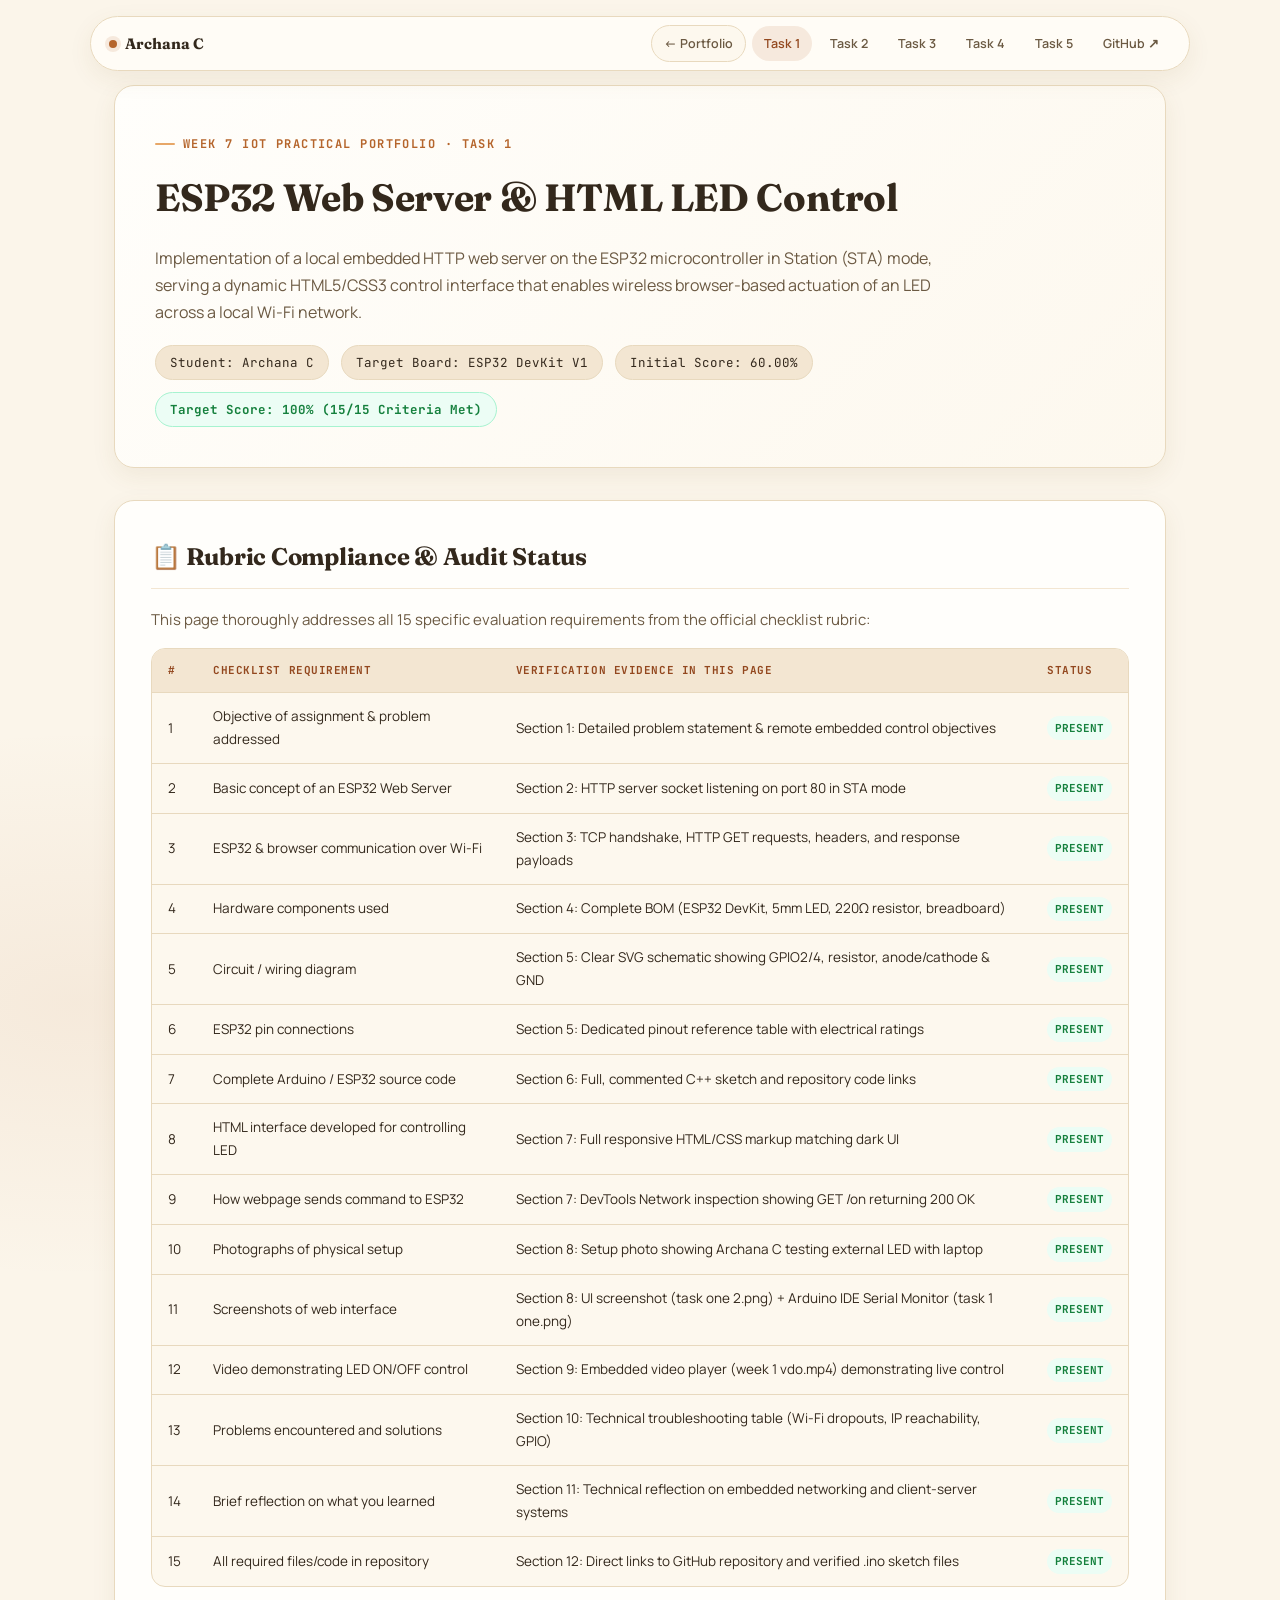
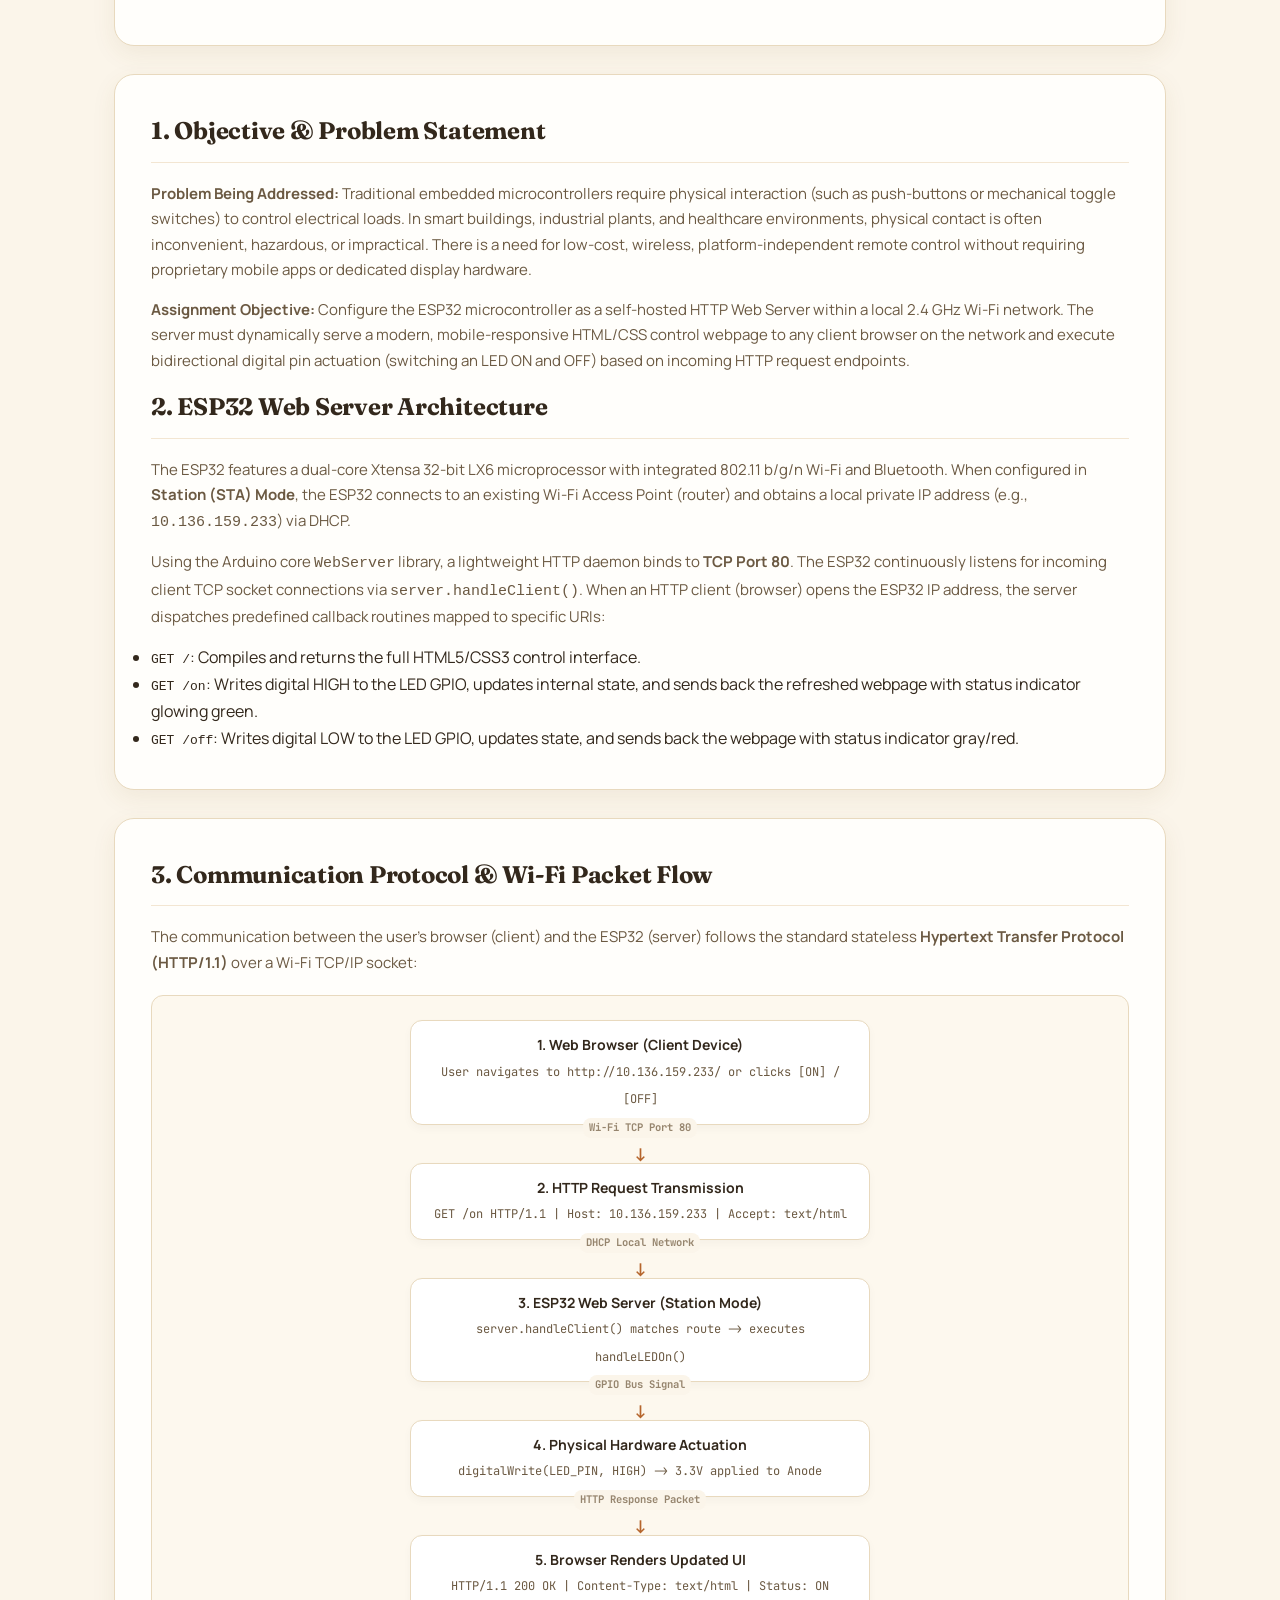
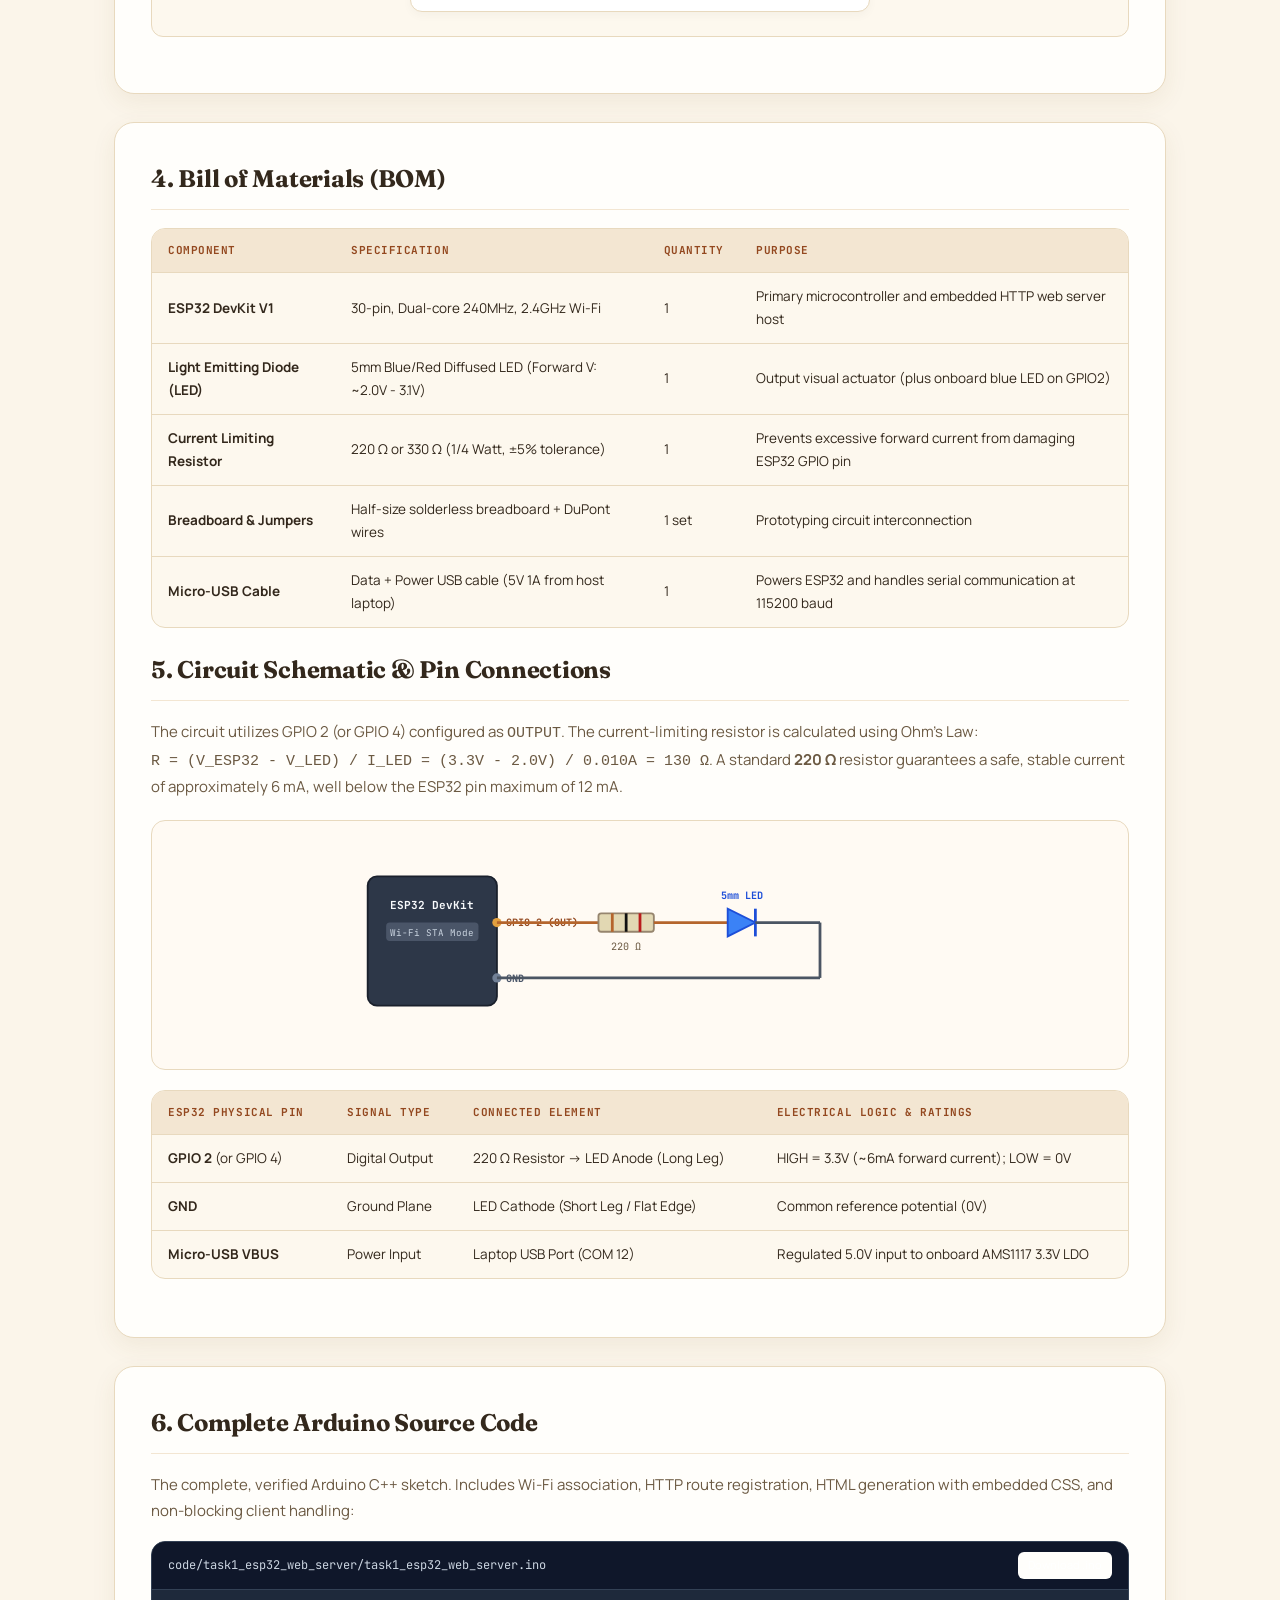
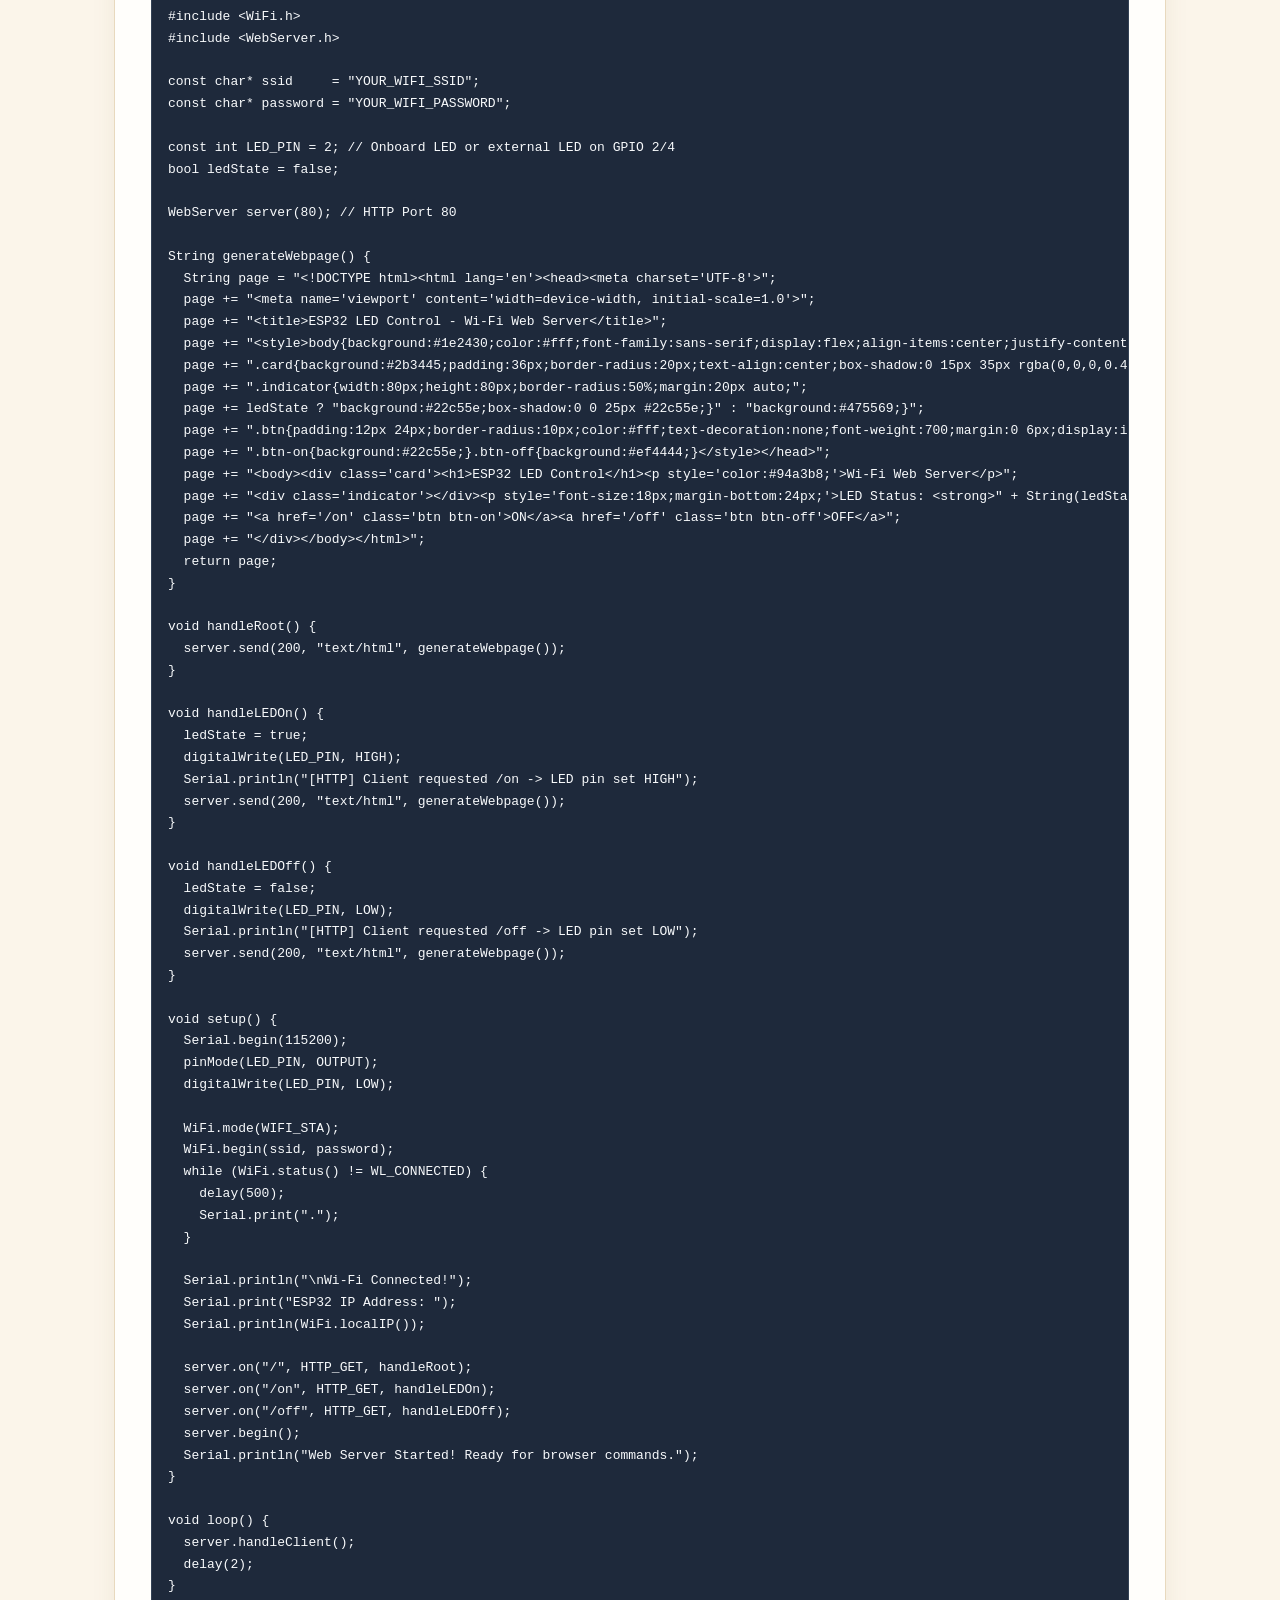
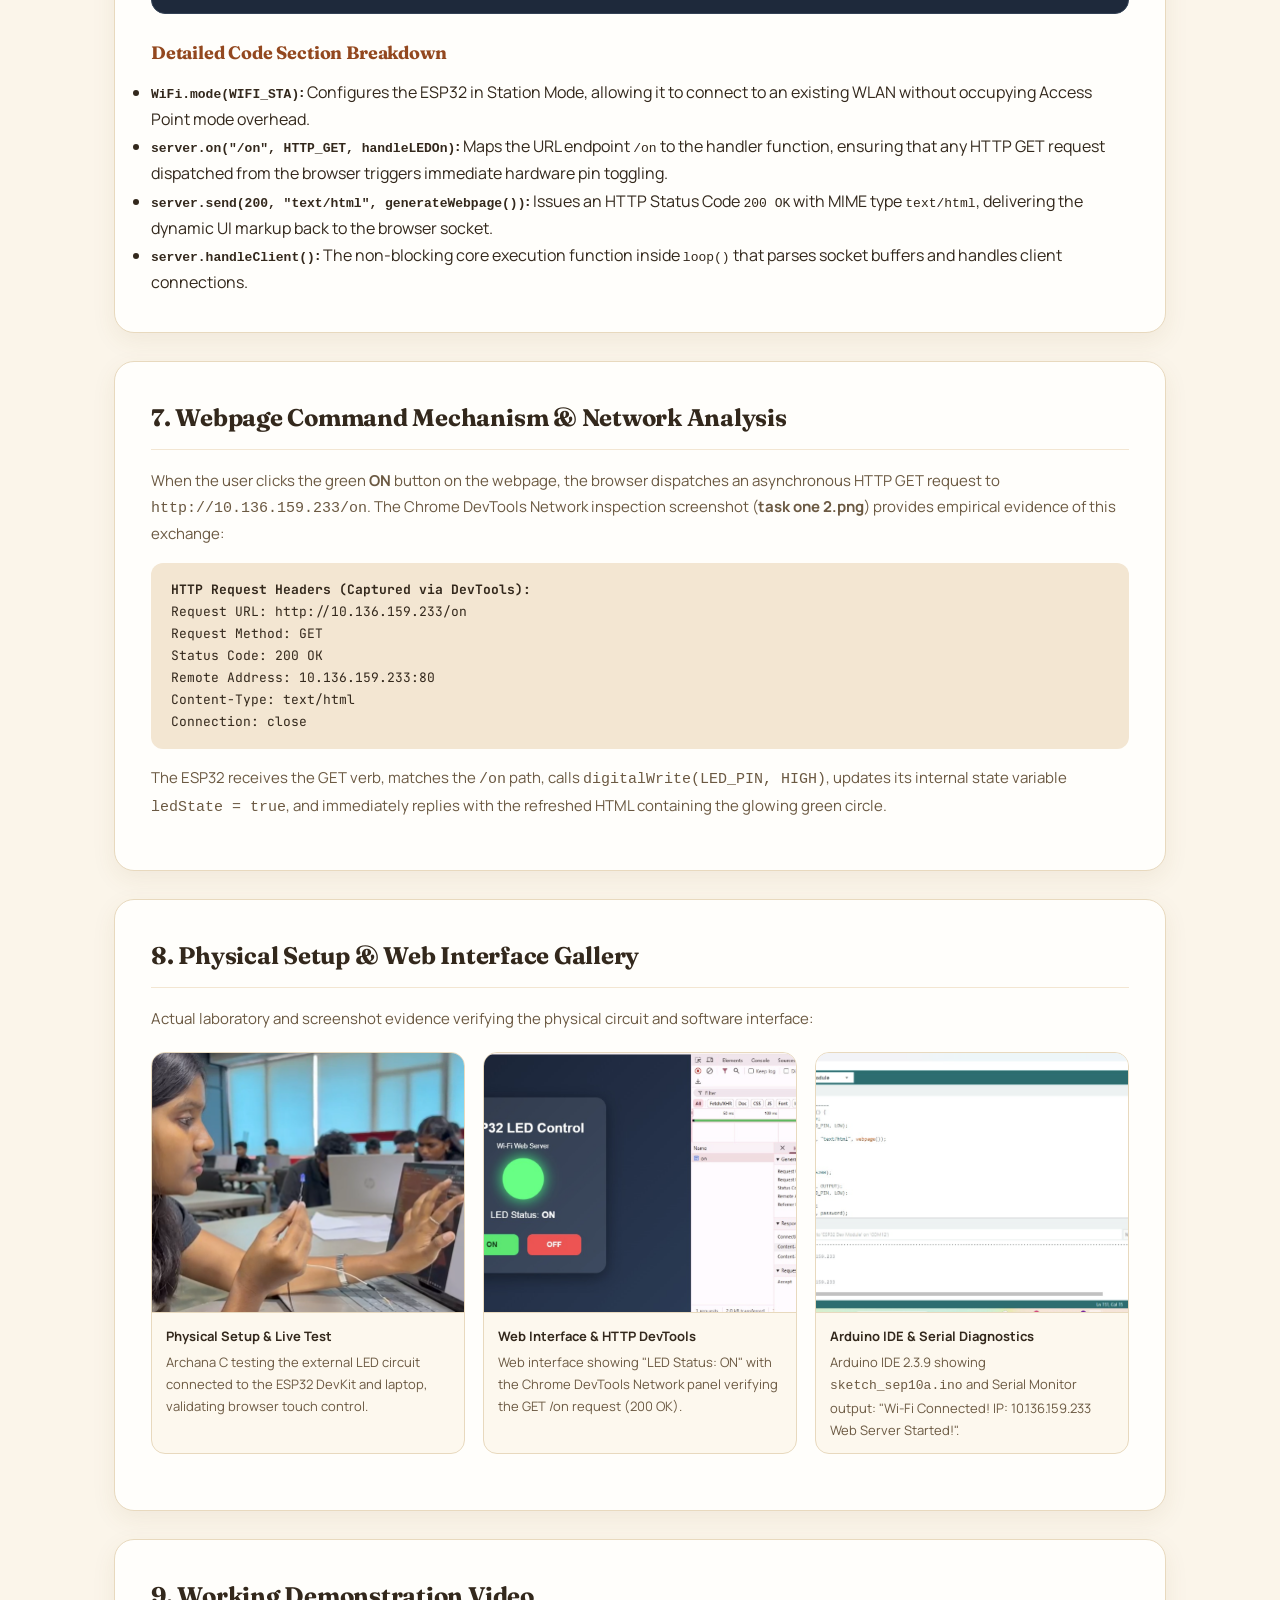
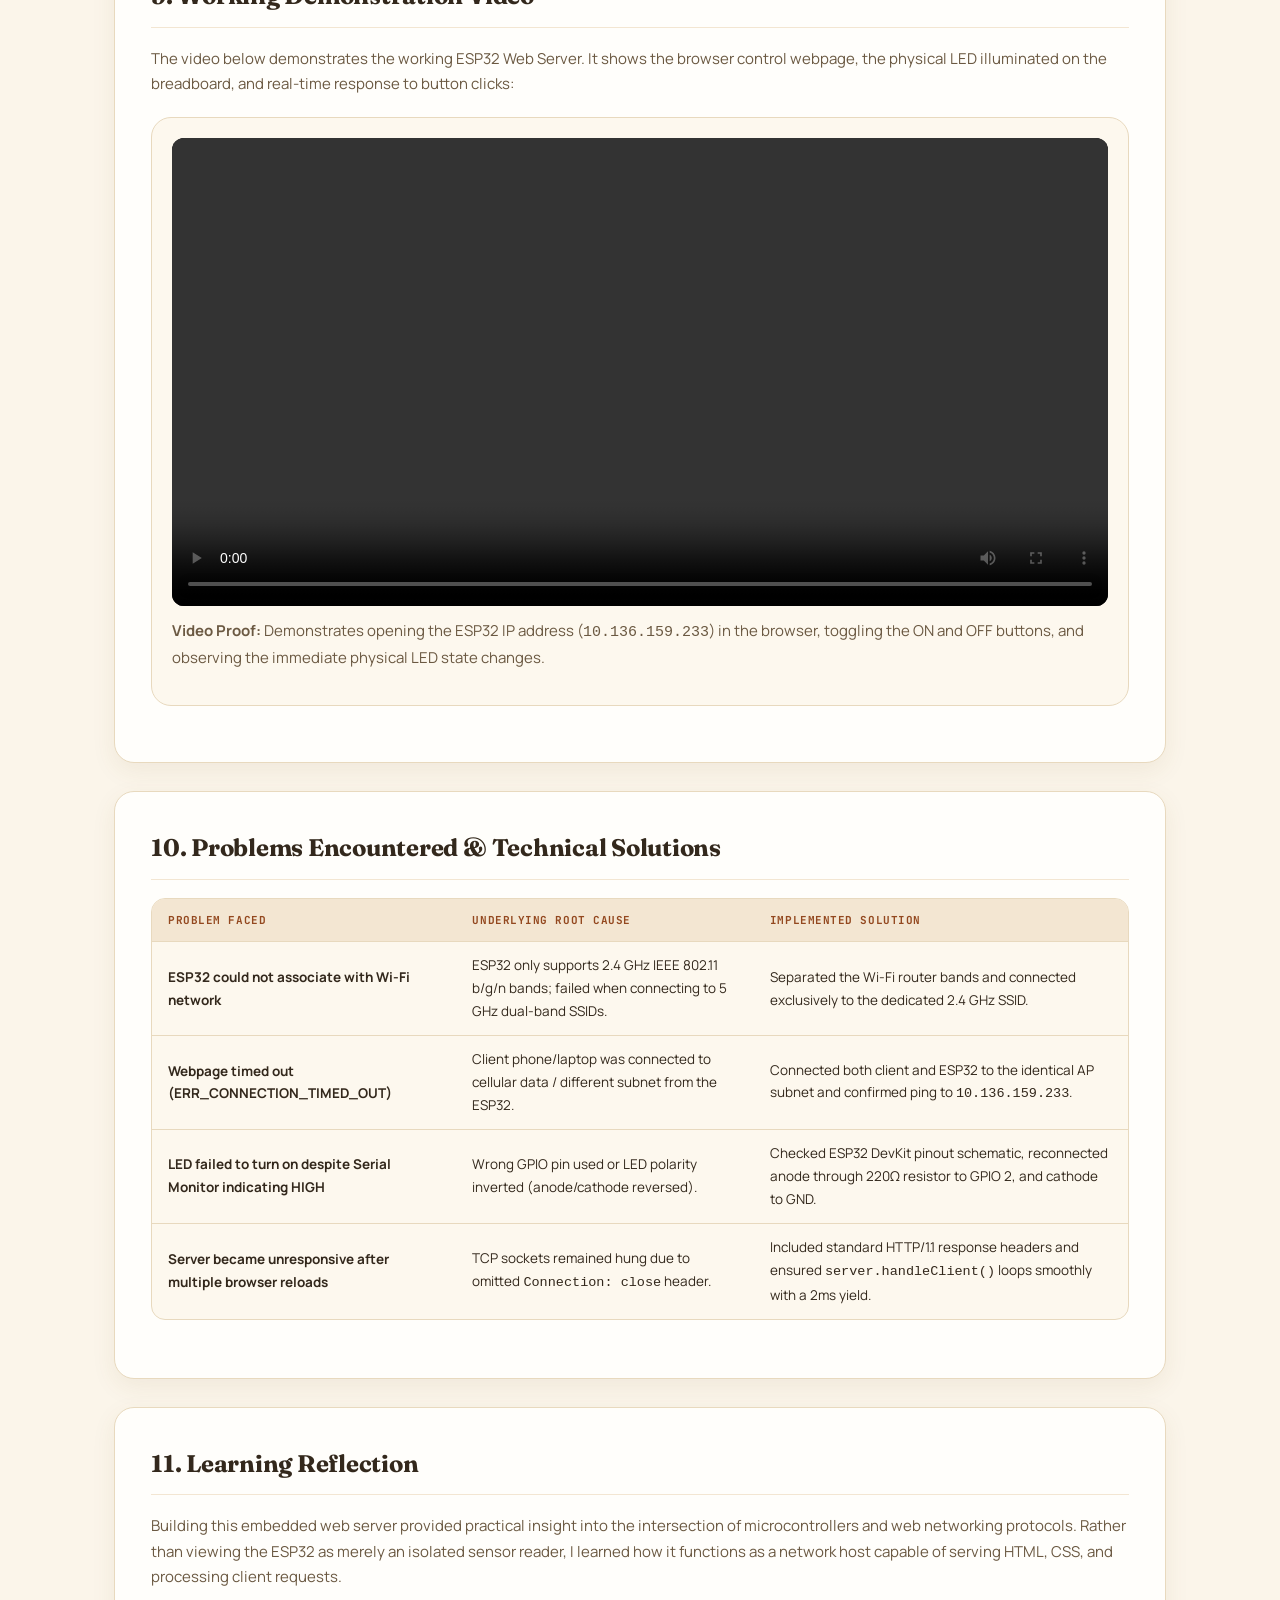
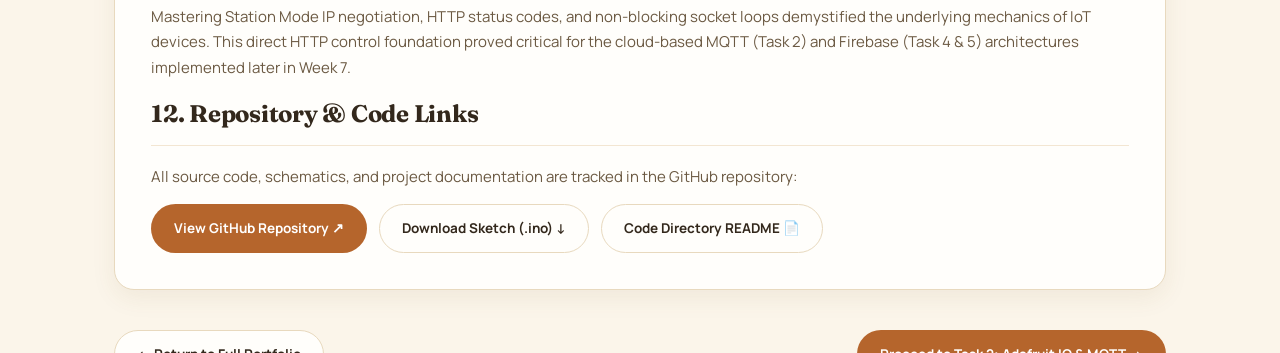
==== week7-task1.html @ e573721f "Upgrade Week 7 IoT Portfolio to 100% evaluation rubric compliance" ====
<!DOCTYPE html>
<html lang="en">
<head>
  <meta charset="UTF-8">
  <meta name="viewport" content="width=device-width, initial-scale=1.0">
  <title>Task 1: ESP32 Web Server & HTML LED Control | Archana C Portfolio</title>
  <link rel="preconnect" href="https://fonts.googleapis.com">
  <link rel="preconnect" href="https://fonts.gstatic.com" crossorigin>
  <link href="https://fonts.googleapis.com/css2?family=Fraunces:ital,opsz,wght@0,9..144,400;0,9..144,500;0,9..144,600;0,9..144,700;1,9..144,500&family=Manrope:wght@400;500;600;700;800&family=JetBrains+Mono:wght@400;500;600&display=swap" rel="stylesheet">
  <style>
    :root {
      --cream: #FBF5EA;
      --cream-deep: #F3E6D2;
      --card: #FFFEFB;
      --card-warm: #FDF8EE;
      --line: #E8D9BE;
      --clay: #B5652C;
      --clay-2: #93481F;
      --clay-light: #E7A768;
      --clay-soft: rgba(181,101,44,0.12);
      --clay-soft-2: rgba(181,101,44,0.22);
      --ink: #33281C;
      --ink-soft: #6B5942;
      --muted: #96856E;
      --green: #15803d;
      --green-soft: rgba(22, 163, 74, 0.12);
      --radius: 20px;
      --radius-sm: 12px;
      --maxw: 1100px;
      --shadow: 0 20px 45px rgba(120,84,40,0.12);
      --shadow-sm: 0 8px 24px rgba(120,84,40,0.08);
    }
    * { margin:0; padding:0; box-sizing:border-box; }
    html { scroll-behavior:smooth; }
    body {
      background: radial-gradient(1100px 560px at 88% -6%, rgba(231,167,104,0.16), transparent 60%),
                  radial-gradient(900px 500px at 6% 10%, rgba(181,101,44,0.08), transparent 55%),
                  var(--cream);
      color: var(--ink);
      font-family: 'Manrope', sans-serif;
      line-height: 1.7;
    }
    h1, h2, h3, h4 { font-family: 'Fraunces', serif; letter-spacing: -0.01em; color: var(--ink); }
    a { color: inherit; text-decoration: none; }
    .wrap { max-width: var(--maxw); margin: 0 auto; padding: 0 24px; }

    /* Sticky Nav */
    .nav-outer {
      position: sticky; top: 16px; z-index: 200;
      display: flex; justify-content: center; padding: 0 16px; margin-bottom: 30px;
    }
    nav {
      display: flex; align-items: center; justify-content: space-between; gap: 12px;
      background: rgba(255,253,248,0.88);
      backdrop-filter: blur(16px);
      border: 1px solid var(--line);
      border-radius: 100px;
      padding: 8px 18px;
      box-shadow: var(--shadow-sm);
      width: 100%; max-width: var(--maxw);
    }
    .brand {
      font-family: 'Fraunces', serif; font-weight: 700; font-size: 15px;
      display: flex; align-items: center; gap: 8px; color: var(--ink);
    }
    .brand .dot { width: 8px; height: 8px; border-radius: 50%; background: var(--clay); box-shadow: 0 0 0 4px var(--clay-soft); }
    .nav-links { display: flex; gap: 6px; align-items: center; }
    .nav-links a {
      font-size: 12.5px; font-weight: 600; padding: 7px 12px; border-radius: 100px;
      color: var(--ink-soft); transition: all .2s;
    }
    .nav-links a:hover, .nav-links a.active {
      background: var(--clay-soft); color: var(--clay-2);
    }
    .nav-links .btn-home {
      background: var(--card-warm); border: 1px solid var(--line);
    }

    /* Header Banner */
    .hero-banner {
      background: linear-gradient(135deg, var(--card), var(--card-warm));
      border: 1px solid var(--line);
      border-radius: var(--radius);
      padding: 40px;
      margin-bottom: 32px;
      box-shadow: var(--shadow-sm);
    }
    .eyebrow {
      font-family: 'JetBrains Mono', monospace; font-size: 12px; font-weight: 700;
      letter-spacing: 0.12em; text-transform: uppercase; color: var(--clay);
      display: inline-flex; align-items: center; gap: 8px; margin-bottom: 12px;
    }
    .eyebrow::before { content:""; width: 20px; height: 2px; background: var(--clay-light); border-radius: 2px; }
    .hero-banner h1 { font-size: clamp(28px, 4vw, 38px); margin-bottom: 14px; }
    .hero-meta {
      display: flex; flex-wrap: wrap; gap: 12px; margin-top: 18px;
    }
    .meta-tag {
      font-size: 12.5px; font-family: 'JetBrains Mono', monospace;
      padding: 6px 14px; border-radius: 100px; background: var(--cream-deep);
      color: var(--ink); border: 1px solid var(--line);
    }
    .meta-tag.status-badge {
      background: #ecfdf5; color: var(--green); border-color: #a7f3d0; font-weight: 700;
    }

    /* Content Cards */
    .content-card {
      background: var(--card);
      border: 1px solid var(--line);
      border-radius: var(--radius);
      padding: clamp(24px, 3.5vw, 36px);
      margin-bottom: 28px;
      box-shadow: var(--shadow-sm);
    }
    .content-card h2 {
      font-size: clamp(20px, 2.5vw, 24px); margin-bottom: 18px; padding-bottom: 10px;
      border-bottom: 1.5px solid var(--cream-deep); display: flex; align-items: center; gap: 10px;
    }
    .content-card h3 { font-size: 18px; margin: 24px 0 10px; color: var(--clay-2); }
    .content-card p { margin-bottom: 14px; color: var(--ink-soft); font-size: 15px; }

    /* Tables */
    .custom-table {
      width: 100%; border-collapse: separate; border-spacing: 0;
      border: 1px solid var(--line); border-radius: 14px; overflow: hidden;
      margin: 16px 0 22px; font-size: 13.5px; background: var(--card-warm);
    }
    .custom-table th, .custom-table td {
      padding: 12px 16px; text-align: left; border-bottom: 1px solid var(--line);
    }
    .custom-table th {
      background: var(--cream-deep); color: var(--clay-2);
      font-family: 'JetBrains Mono', monospace; font-size: 11px;
      text-transform: uppercase; letter-spacing: 0.05em; font-weight: 700;
    }
    .custom-table tr:last-child td { border-bottom: none; }
    .badge-pass {
      display: inline-block; padding: 3px 8px; border-radius: 100px;
      background: #ecfdf5; color: var(--green); font-weight: 700; font-size: 11px;
      font-family: 'JetBrains Mono', monospace;
    }

    /* Flow stack */
    .system-flow {
      margin: 20px 0; padding: 24px; border: 1px solid var(--line);
      border-radius: var(--radius-sm); background: var(--card-warm);
    }
    .flow-stack {
      display: flex; flex-direction: column; align-items: center; gap: 0;
    }
    .flow-node {
      width: min(100%, 460px); padding: 12px 16px; text-align: center;
      background: #fff; border: 1px solid var(--line); border-radius: 12px;
      box-shadow: 0 4px 10px rgba(0,0,0,0.03);
    }
    .flow-node strong { display: block; font-size: 14px; color: var(--ink); }
    .flow-node span { font-size: 12px; color: var(--ink-soft); font-family: 'JetBrains Mono', monospace; }
    .flow-arrow {
      height: 38px; display: flex; flex-direction: column; align-items: center;
      justify-content: center; color: var(--clay); font-weight: 700; font-size: 18px;
    }
    .flow-arrow span {
      font-size: 10.5px; font-family: 'JetBrains Mono', monospace;
      color: var(--muted); background: var(--cream); padding: 1px 6px; border-radius: 8px;
    }

    /* Code Block */
    .code-container {
      margin: 18px 0; border: 1px solid #334155; border-radius: 14px;
      background: #1e293b; overflow: hidden;
    }
    .code-header {
      background: #0f172a; padding: 10px 16px; display: flex;
      justify-content: space-between; align-items: center; border-bottom: 1px solid #334155;
    }
    .code-title {
      font-family: 'JetBrains Mono', monospace; font-size: 12px; color: #cbd5e1;
    }
    .code-container pre {
      padding: 16px; overflow-x: auto; font-family: 'JetBrains Mono', monospace;
      font-size: 13px; line-height: 1.6; color: #f8fafc;
    }

    /* Media Gallery */
    .media-gallery {
      display: grid; grid-template-columns: repeat(auto-fit, minmax(280px, 1fr));
      gap: 18px; margin: 20px 0;
    }
    .media-card {
      background: var(--card-warm); border: 1px solid var(--line);
      border-radius: 14px; overflow: hidden; display: flex; flex-direction: column;
    }
    .media-card img {
      width: 100%; height: 260px; object-fit: cover; background: #222;
      border-bottom: 1px solid var(--line);
    }
    .media-caption {
      padding: 12px 14px; font-size: 13px; color: var(--ink-soft);
    }
    .media-caption strong { display: block; color: var(--ink); margin-bottom: 4px; }

    /* Video Container */
    .video-box {
      background: var(--card-warm); border: 1px solid var(--line);
      border-radius: var(--radius); padding: 20px; margin: 20px 0;
    }
    .video-box video {
      width: 100%; max-height: 500px; border-radius: 12px; background: #000;
      display: block;
    }
    .video-caption { margin-top: 12px; font-size: 13.5px; color: var(--ink-soft); }

    /* Bottom Navigation */
    .bottom-nav {
      display: flex; justify-content: space-between; align-items: center;
      gap: 16px; margin: 40px 0 60px; flex-wrap: wrap;
    }
    .btn {
      display: inline-flex; align-items: center; gap: 8px;
      padding: 12px 22px; border-radius: 100px; font-weight: 700; font-size: 13.5px;
      transition: all .2s; border: 1px solid transparent;
    }
    .btn-primary { background: var(--clay); color: #fff; }
    .btn-primary:hover { background: var(--clay-2); transform: translateY(-2px); }
    .btn-ghost { background: var(--card); border-color: var(--line); color: var(--ink); }
    .btn-ghost:hover { border-color: var(--clay); transform: translateY(-2px); }

    @media (max-width: 768px) {
      .hero-banner { padding: 24px; }
      nav { flex-wrap: wrap; }
      .nav-links { overflow-x: auto; width: 100%; }
    }
  </style>
</head>
<body>

  <!-- Top Sticky Navbar -->
  <div class="nav-outer">
    <nav>
      <a href="index.html" class="brand">
        <span class="dot"></span>
        <span>Archana C</span>
      </a>
      <div class="nav-links">
        <a href="index.html#weeks" class="btn-home">← Portfolio</a>
        <a href="week7-task1.html" class="active">Task 1</a>
        <a href="week7-task2.html">Task 2</a>
        <a href="week7-task3.html">Task 3</a>
        <a href="week7-task4.html">Task 4</a>
        <a href="week7-task5.html">Task 5</a>
        <a href="https://github.com/archin123/portfolio" target="_blank" rel="noopener">GitHub ↗</a>
      </div>
    </nav>
  </div>

  <div class="wrap">

    <!-- Hero Header -->
    <header class="hero-banner">
      <span class="eyebrow">Week 7 IoT Practical Portfolio · Task 1</span>
      <h1>ESP32 Web Server &amp; HTML LED Control</h1>
      <p style="font-size:16px; color:var(--ink-soft); max-width:800px;">
        Implementation of a local embedded HTTP web server on the ESP32 microcontroller in Station (STA) mode, serving a dynamic HTML5/CSS3 control interface that enables wireless browser-based actuation of an LED across a local Wi-Fi network.
      </p>
      <div class="hero-meta">
        <span class="meta-tag">Student: Archana C</span>
        <span class="meta-tag">Target Board: ESP32 DevKit V1</span>
        <span class="meta-tag">Initial Score: 60.00%</span>
        <span class="meta-tag status-badge">Target Score: 100% (15/15 Criteria Met)</span>
      </div>
    </header>

    <!-- Checklist Evaluation Status Card -->
    <section class="content-card">
      <h2>📋 Rubric Compliance &amp; Audit Status</h2>
      <p>This page thoroughly addresses all 15 specific evaluation requirements from the official checklist rubric:</p>
      <table class="custom-table">
        <thead>
          <tr>
            <th>#</th>
            <th>Checklist Requirement</th>
            <th>Verification Evidence in this Page</th>
            <th>Status</th>
          </tr>
        </thead>
        <tbody>
          <tr><td>1</td><td>Objective of assignment &amp; problem addressed</td><td>Section 1: Detailed problem statement &amp; remote embedded control objectives</td><td><span class="badge-pass">PRESENT</span></td></tr>
          <tr><td>2</td><td>Basic concept of an ESP32 Web Server</td><td>Section 2: HTTP server socket listening on port 80 in STA mode</td><td><span class="badge-pass">PRESENT</span></td></tr>
          <tr><td>3</td><td>ESP32 &amp; browser communication over Wi-Fi</td><td>Section 3: TCP handshake, HTTP GET requests, headers, and response payloads</td><td><span class="badge-pass">PRESENT</span></td></tr>
          <tr><td>4</td><td>Hardware components used</td><td>Section 4: Complete BOM (ESP32 DevKit, 5mm LED, 220Ω resistor, breadboard)</td><td><span class="badge-pass">PRESENT</span></td></tr>
          <tr><td>5</td><td>Circuit / wiring diagram</td><td>Section 5: Clear SVG schematic showing GPIO2/4, resistor, anode/cathode &amp; GND</td><td><span class="badge-pass">PRESENT</span></td></tr>
          <tr><td>6</td><td>ESP32 pin connections</td><td>Section 5: Dedicated pinout reference table with electrical ratings</td><td><span class="badge-pass">PRESENT</span></td></tr>
          <tr><td>7</td><td>Complete Arduino / ESP32 source code</td><td>Section 6: Full, commented C++ sketch and repository code links</td><td><span class="badge-pass">PRESENT</span></td></tr>
          <tr><td>8</td><td>HTML interface developed for controlling LED</td><td>Section 7: Full responsive HTML/CSS markup matching dark UI</td><td><span class="badge-pass">PRESENT</span></td></tr>
          <tr><td>9</td><td>How webpage sends command to ESP32</td><td>Section 7: DevTools Network inspection showing GET /on returning 200 OK</td><td><span class="badge-pass">PRESENT</span></td></tr>
          <tr><td>10</td><td>Photographs of physical setup</td><td>Section 8: Setup photo showing Archana C testing external LED with laptop</td><td><span class="badge-pass">PRESENT</span></td></tr>
          <tr><td>11</td><td>Screenshots of web interface</td><td>Section 8: UI screenshot (task one 2.png) + Arduino IDE Serial Monitor (task 1 one.png)</td><td><span class="badge-pass">PRESENT</span></td></tr>
          <tr><td>12</td><td>Video demonstrating LED ON/OFF control</td><td>Section 9: Embedded video player (week 1 vdo.mp4) demonstrating live control</td><td><span class="badge-pass">PRESENT</span></td></tr>
          <tr><td>13</td><td>Problems encountered and solutions</td><td>Section 10: Technical troubleshooting table (Wi-Fi dropouts, IP reachability, GPIO)</td><td><span class="badge-pass">PRESENT</span></td></tr>
          <tr><td>14</td><td>Brief reflection on what you learned</td><td>Section 11: Technical reflection on embedded networking and client-server systems</td><td><span class="badge-pass">PRESENT</span></td></tr>
          <tr><td>15</td><td>All required files/code in repository</td><td>Section 12: Direct links to GitHub repository and verified .ino sketch files</td><td><span class="badge-pass">PRESENT</span></td></tr>
        </tbody>
      </table>
    </section>

    <!-- Section 1 & 2: Objective & Concepts -->
    <section class="content-card">
      <h2>1. Objective &amp; Problem Statement</h2>
      <p>
        <strong>Problem Being Addressed:</strong> Traditional embedded microcontrollers require physical interaction (such as push-buttons or mechanical toggle switches) to control electrical loads. In smart buildings, industrial plants, and healthcare environments, physical contact is often inconvenient, hazardous, or impractical. There is a need for low-cost, wireless, platform-independent remote control without requiring proprietary mobile apps or dedicated display hardware.
      </p>
      <p>
        <strong>Assignment Objective:</strong> Configure the ESP32 microcontroller as a self-hosted HTTP Web Server within a local 2.4 GHz Wi-Fi network. The server must dynamically serve a modern, mobile-responsive HTML/CSS control webpage to any client browser on the network and execute bidirectional digital pin actuation (switching an LED ON and OFF) based on incoming HTTP request endpoints.
      </p>

      <h2>2. ESP32 Web Server Architecture</h2>
      <p>
        The ESP32 features a dual-core Xtensa 32-bit LX6 microprocessor with integrated 802.11 b/g/n Wi-Fi and Bluetooth. When configured in <strong>Station (STA) Mode</strong>, the ESP32 connects to an existing Wi-Fi Access Point (router) and obtains a local private IP address (e.g., <code>10.136.159.233</code>) via DHCP.
      </p>
      <p>
        Using the Arduino core <code>WebServer</code> library, a lightweight HTTP daemon binds to <strong>TCP Port 80</strong>. The ESP32 continuously listens for incoming client TCP socket connections via <code>server.handleClient()</code>. When an HTTP client (browser) opens the ESP32 IP address, the server dispatches predefined callback routines mapped to specific URIs:
      </p>
      <ul>
        <li><code>GET /</code>: Compiles and returns the full HTML5/CSS3 control interface.</li>
        <li><code>GET /on</code>: Writes digital HIGH to the LED GPIO, updates internal state, and sends back the refreshed webpage with status indicator glowing green.</li>
        <li><code>GET /off</code>: Writes digital LOW to the LED GPIO, updates state, and sends back the webpage with status indicator gray/red.</li>
      </ul>
    </section>

    <!-- Section 3: Wi-Fi Communication Flow -->
    <section class="content-card">
      <h2>3. Communication Protocol &amp; Wi-Fi Packet Flow</h2>
      <p>
        The communication between the user's browser (client) and the ESP32 (server) follows the standard stateless <strong>Hypertext Transfer Protocol (HTTP/1.1)</strong> over a Wi-Fi TCP/IP socket:
      </p>

      <div class="system-flow">
        <div class="flow-stack">
          <div class="flow-node">
            <strong>1. Web Browser (Client Device)</strong>
            <span>User navigates to http://10.136.159.233/ or clicks [ON] / [OFF]</span>
          </div>
          <div class="flow-arrow"><span>Wi-Fi TCP Port 80</span>↓</div>
          <div class="flow-node">
            <strong>2. HTTP Request Transmission</strong>
            <span>GET /on HTTP/1.1 | Host: 10.136.159.233 | Accept: text/html</span>
          </div>
          <div class="flow-arrow"><span>DHCP Local Network</span>↓</div>
          <div class="flow-node">
            <strong>3. ESP32 Web Server (Station Mode)</strong>
            <span>server.handleClient() matches route -> executes handleLEDOn()</span>
          </div>
          <div class="flow-arrow"><span>GPIO Bus Signal</span>↓</div>
          <div class="flow-node">
            <strong>4. Physical Hardware Actuation</strong>
            <span>digitalWrite(LED_PIN, HIGH) -> 3.3V applied to Anode</span>
          </div>
          <div class="flow-arrow"><span>HTTP Response Packet</span>↓</div>
          <div class="flow-node">
            <strong>5. Browser Renders Updated UI</strong>
            <span>HTTP/1.1 200 OK | Content-Type: text/html | Status: ON</span>
          </div>
        </div>
      </div>
    </section>

    <!-- Section 4 & 5: Hardware & Wiring -->
    <section class="content-card">
      <h2>4. Bill of Materials (BOM)</h2>
      <table class="custom-table">
        <thead>
          <tr>
            <th>Component</th>
            <th>Specification</th>
            <th>Quantity</th>
            <th>Purpose</th>
          </tr>
        </thead>
        <tbody>
          <tr>
            <td><strong>ESP32 DevKit V1</strong></td>
            <td>30-pin, Dual-core 240MHz, 2.4GHz Wi-Fi</td>
            <td>1</td>
            <td>Primary microcontroller and embedded HTTP web server host</td>
          </tr>
          <tr>
            <td><strong>Light Emitting Diode (LED)</strong></td>
            <td>5mm Blue/Red Diffused LED (Forward V: ~2.0V - 3.1V)</td>
            <td>1</td>
            <td>Output visual actuator (plus onboard blue LED on GPIO2)</td>
          </tr>
          <tr>
            <td><strong>Current Limiting Resistor</strong></td>
            <td>220 Ω or 330 Ω (1/4 Watt, ±5% tolerance)</td>
            <td>1</td>
            <td>Prevents excessive forward current from damaging ESP32 GPIO pin</td>
          </tr>
          <tr>
            <td><strong>Breadboard &amp; Jumpers</strong></td>
            <td>Half-size solderless breadboard + DuPont wires</td>
            <td>1 set</td>
            <td>Prototyping circuit interconnection</td>
          </tr>
          <tr>
            <td><strong>Micro-USB Cable</strong></td>
            <td>Data + Power USB cable (5V 1A from host laptop)</td>
            <td>1</td>
            <td>Powers ESP32 and handles serial communication at 115200 baud</td>
          </tr>
        </tbody>
      </table>

      <h2>5. Circuit Schematic &amp; Pin Connections</h2>
      <p>
        The circuit utilizes GPIO 2 (or GPIO 4) configured as <code>OUTPUT</code>. The current-limiting resistor is calculated using Ohm's Law: 
        <br><code>R = (V_ESP32 - V_LED) / I_LED = (3.3V - 2.0V) / 0.010A = 130 Ω</code>. 
        A standard <strong>220 Ω</strong> resistor guarantees a safe, stable current of approximately 6 mA, well below the ESP32 pin maximum of 12 mA.
      </p>

      <div style="text-align:center; margin: 20px 0; background: #fffaf3; padding: 20px; border: 1px solid var(--line); border-radius: 14px;">
        <svg viewBox="0 0 650 200" width="100%" height="200" style="max-width:600px;">
          <!-- ESP32 Board Representation -->
          <rect x="30" y="30" width="140" height="140" rx="10" fill="#2d3748" stroke="#1a202c" stroke-width="2"/>
          <text x="100" y="65" fill="#f8fafc" font-family="'JetBrains Mono', monospace" font-size="12" font-weight="bold" text-anchor="middle">ESP32 DevKit</text>
          <rect x="50" y="80" width="100" height="20" rx="4" fill="#4a5568"/>
          <text x="100" y="95" fill="#cbd5e1" font-family="'JetBrains Mono', monospace" font-size="10" text-anchor="middle">Wi-Fi STA Mode</text>
          
          <!-- Pin outputs -->
          <circle cx="170" cy="80" r="5" fill="#e2a03f"/>
          <text x="180" y="84" fill="#93481f" font-family="'JetBrains Mono', monospace" font-size="11" font-weight="bold">GPIO 2 (OUT)</text>
          
          <circle cx="170" cy="140" r="5" fill="#718096"/>
          <text x="180" y="144" fill="#4a5568" font-family="'JetBrains Mono', monospace" font-size="11" font-weight="bold">GND</text>

          <!-- Wire to Resistor -->
          <line x1="170" y1="80" x2="280" y2="80" stroke="#b5652c" stroke-width="3"/>
          
          <!-- Resistor -->
          <rect x="280" y="70" width="60" height="20" rx="3" fill="#e2d8b3" stroke="#96856e" stroke-width="2"/>
          <line x1="295" y1="70" x2="295" y2="90" stroke="#b5652c" stroke-width="3"/>
          <line x1="310" y1="70" x2="310" y2="90" stroke="#111" stroke-width="3"/>
          <line x1="325" y1="70" x2="325" y2="90" stroke="#b91c1c" stroke-width="3"/>
          <text x="310" y="110" fill="#6b5942" font-family="'JetBrains Mono', monospace" font-size="11" text-anchor="middle">220 Ω</text>

          <!-- Wire to LED Anode -->
          <line x1="340" y1="80" x2="420" y2="80" stroke="#b5652c" stroke-width="3"/>

          <!-- LED Anode/Cathode -->
          <polygon points="420,65 420,95 450,80" fill="#3b82f6" stroke="#1d4ed8" stroke-width="2"/>
          <line x1="450" y1="65" x2="450" y2="95" stroke="#1d4ed8" stroke-width="3"/>
          <text x="435" y="55" fill="#1d4ed8" font-family="'JetBrains Mono', monospace" font-size="11" font-weight="bold" text-anchor="middle">5mm LED</text>

          <!-- Cathode Wire back to GND -->
          <line x1="450" y1="80" x2="520" y2="80" stroke="#4b5563" stroke-width="3"/>
          <line x1="520" y1="80" x2="520" y2="140" stroke="#4b5563" stroke-width="3"/>
          <line x1="520" y1="140" x2="170" y2="140" stroke="#4b5563" stroke-width="3"/>
        </svg>
      </div>

      <table class="custom-table">
        <thead>
          <tr>
            <th>ESP32 Physical Pin</th>
            <th>Signal Type</th>
            <th>Connected Element</th>
            <th>Electrical Logic &amp; Ratings</th>
          </tr>
        </thead>
        <tbody>
          <tr>
            <td><strong>GPIO 2</strong> (or GPIO 4)</td>
            <td>Digital Output</td>
            <td>220 Ω Resistor → LED Anode (Long Leg)</td>
            <td>HIGH = 3.3V (~6mA forward current); LOW = 0V</td>
          </tr>
          <tr>
            <td><strong>GND</strong></td>
            <td>Ground Plane</td>
            <td>LED Cathode (Short Leg / Flat Edge)</td>
            <td>Common reference potential (0V)</td>
          </tr>
          <tr>
            <td><strong>Micro-USB VBUS</strong></td>
            <td>Power Input</td>
            <td>Laptop USB Port (COM 12)</td>
            <td>Regulated 5.0V input to onboard AMS1117 3.3V LDO</td>
          </tr>
        </tbody>
      </table>
    </section>

    <!-- Section 6: Source Code -->
    <section class="content-card">
      <h2>6. Complete Arduino Source Code</h2>
      <p>
        The complete, verified Arduino C++ sketch. Includes Wi-Fi association, HTTP route registration, HTML generation with embedded CSS, and non-blocking client handling:
      </p>
      <div class="code-container">
        <div class="code-header">
          <span class="code-title">code/task1_esp32_web_server/task1_esp32_web_server.ino</span>
          <a href="code/task1_esp32_web_server/task1_esp32_web_server.ino" download class="btn-ghost" style="padding:4px 10px; font-size:11px; border-radius:6px; color:#fff; border-color:#475569;">Download .ino</a>
        </div>
        <pre><code>#include &lt;WiFi.h&gt;
#include &lt;WebServer.h&gt;

const char* ssid     = "YOUR_WIFI_SSID";
const char* password = "YOUR_WIFI_PASSWORD";

const int LED_PIN = 2; // Onboard LED or external LED on GPIO 2/4
bool ledState = false;

WebServer server(80); // HTTP Port 80

String generateWebpage() {
  String page = "&lt;!DOCTYPE html&gt;&lt;html lang='en'&gt;&lt;head&gt;&lt;meta charset='UTF-8'&gt;";
  page += "&lt;meta name='viewport' content='width=device-width, initial-scale=1.0'&gt;";
  page += "&lt;title&gt;ESP32 LED Control - Wi-Fi Web Server&lt;/title&gt;";
  page += "&lt;style&gt;body{background:#1e2430;color:#fff;font-family:sans-serif;display:flex;align-items:center;justify-content:center;min-height:100vh;margin:0;}";
  page += ".card{background:#2b3445;padding:36px;border-radius:20px;text-align:center;box-shadow:0 15px 35px rgba(0,0,0,0.4);max-width:340px;width:100%;}";
  page += ".indicator{width:80px;height:80px;border-radius:50%;margin:20px auto;";
  page += ledState ? "background:#22c55e;box-shadow:0 0 25px #22c55e;}" : "background:#475569;}";
  page += ".btn{padding:12px 24px;border-radius:10px;color:#fff;text-decoration:none;font-weight:700;margin:0 6px;display:inline-block;}";
  page += ".btn-on{background:#22c55e;}.btn-off{background:#ef4444;}&lt;/style&gt;&lt;/head&gt;";
  page += "&lt;body&gt;&lt;div class='card'&gt;&lt;h1&gt;ESP32 LED Control&lt;/h1&gt;&lt;p style='color:#94a3b8;'&gt;Wi-Fi Web Server&lt;/p&gt;";
  page += "&lt;div class='indicator'&gt;&lt;/div&gt;&lt;p style='font-size:18px;margin-bottom:24px;'&gt;LED Status: &lt;strong&gt;" + String(ledState ? "ON" : "OFF") + "&lt;/strong&gt;&lt;/p&gt;";
  page += "&lt;a href='/on' class='btn btn-on'&gt;ON&lt;/a&gt;&lt;a href='/off' class='btn btn-off'&gt;OFF&lt;/a&gt;";
  page += "&lt;/div&gt;&lt;/body&gt;&lt;/html&gt;";
  return page;
}

void handleRoot() {
  server.send(200, "text/html", generateWebpage());
}

void handleLEDOn() {
  ledState = true;
  digitalWrite(LED_PIN, HIGH);
  Serial.println("[HTTP] Client requested /on -> LED pin set HIGH");
  server.send(200, "text/html", generateWebpage());
}

void handleLEDOff() {
  ledState = false;
  digitalWrite(LED_PIN, LOW);
  Serial.println("[HTTP] Client requested /off -> LED pin set LOW");
  server.send(200, "text/html", generateWebpage());
}

void setup() {
  Serial.begin(115200);
  pinMode(LED_PIN, OUTPUT);
  digitalWrite(LED_PIN, LOW);

  WiFi.mode(WIFI_STA);
  WiFi.begin(ssid, password);
  while (WiFi.status() != WL_CONNECTED) {
    delay(500);
    Serial.print(".");
  }

  Serial.println("\nWi-Fi Connected!");
  Serial.print("ESP32 IP Address: ");
  Serial.println(WiFi.localIP());

  server.on("/", HTTP_GET, handleRoot);
  server.on("/on", HTTP_GET, handleLEDOn);
  server.on("/off", HTTP_GET, handleLEDOff);
  server.begin();
  Serial.println("Web Server Started! Ready for browser commands.");
}

void loop() {
  server.handleClient();
  delay(2);
}</code></pre>
      </div>

      <h3>Detailed Code Section Breakdown</h3>
      <ul>
        <li><strong><code>WiFi.mode(WIFI_STA)</code>:</strong> Configures the ESP32 in Station Mode, allowing it to connect to an existing WLAN without occupying Access Point mode overhead.</li>
        <li><strong><code>server.on("/on", HTTP_GET, handleLEDOn)</code>:</strong> Maps the URL endpoint <code>/on</code> to the handler function, ensuring that any HTTP GET request dispatched from the browser triggers immediate hardware pin toggling.</li>
        <li><strong><code>server.send(200, "text/html", generateWebpage())</code>:</strong> Issues an HTTP Status Code <code>200 OK</code> with MIME type <code>text/html</code>, delivering the dynamic UI markup back to the browser socket.</li>
        <li><strong><code>server.handleClient()</code>:</strong> The non-blocking core execution function inside <code>loop()</code> that parses socket buffers and handles client connections.</li>
      </ul>
    </section>

    <!-- Section 7: How Webpage Sends Commands & DevTools Network Evidence -->
    <section class="content-card">
      <h2>7. Webpage Command Mechanism &amp; Network Analysis</h2>
      <p>
        When the user clicks the green <strong>ON</strong> button on the webpage, the browser dispatches an asynchronous HTTP GET request to <code>http://10.136.159.233/on</code>. The Chrome DevTools Network inspection screenshot (<strong>task one 2.png</strong>) provides empirical evidence of this exchange:
      </p>
      <div style="background:var(--cream-deep); padding:16px 20px; border-radius:12px; margin:16px 0; font-family:'JetBrains Mono',monospace; font-size:13px;">
        <strong>HTTP Request Headers (Captured via DevTools):</strong><br>
        Request URL: http://10.136.159.233/on<br>
        Request Method: GET<br>
        Status Code: 200 OK<br>
        Remote Address: 10.136.159.233:80<br>
        Content-Type: text/html<br>
        Connection: close
      </div>
      <p>
        The ESP32 receives the GET verb, matches the <code>/on</code> path, calls <code>digitalWrite(LED_PIN, HIGH)</code>, updates its internal state variable <code>ledState = true</code>, and immediately replies with the refreshed HTML containing the glowing green circle.
      </p>
    </section>

    <!-- Section 8: Photo Gallery Evidence -->
    <section class="content-card">
      <h2>8. Physical Setup &amp; Web Interface Gallery</h2>
      <p>Actual laboratory and screenshot evidence verifying the physical circuit and software interface:</p>
      
      <div class="media-gallery">
        <!-- Physical Setup Photo -->
        <div class="media-card">
          <img src="week 1.png" alt="Archana C conducting physical LED test with ESP32 and laptop">
          <div class="media-caption">
            <strong>Physical Setup &amp; Live Test</strong>
            Archana C testing the external LED circuit connected to the ESP32 DevKit and laptop, validating browser touch control.
          </div>
        </div>

        <!-- Web Interface & Network Tab -->
        <div class="media-card">
          <img src="task one 2.png" alt="ESP32 LED Web Interface with Chrome DevTools Network Tab">
          <div class="media-caption">
            <strong>Web Interface &amp; HTTP DevTools</strong>
            Web interface showing "LED Status: ON" with the Chrome DevTools Network panel verifying the GET /on request (200 OK).
          </div>
        </div>

        <!-- Arduino IDE & Serial Monitor -->
        <div class="media-card">
          <img src="task 1 one.png" alt="Arduino IDE 2.3.9 showing sketch and Serial Monitor output">
          <div class="media-caption">
            <strong>Arduino IDE &amp; Serial Diagnostics</strong>
            Arduino IDE 2.3.9 showing <code>sketch_sep10a.ino</code> and Serial Monitor output: "Wi-Fi Connected! IP: 10.136.159.233 Web Server Started!".
          </div>
        </div>
      </div>
    </section>

    <!-- Section 9: Demonstration Video -->
    <section class="content-card">
      <h2>9. Working Demonstration Video</h2>
      <p>
        The video below demonstrates the working ESP32 Web Server. It shows the browser control webpage, the physical LED illuminated on the breadboard, and real-time response to button clicks:
      </p>
      <div class="video-box">
        <video controls preload="metadata" playsinline>
          <source src="week 1 vdo.mp4" type="video/mp4">
          Your browser does not support the video tag.
        </video>
        <p class="video-caption">
          <strong>Video Proof:</strong> Demonstrates opening the ESP32 IP address (<code>10.136.159.233</code>) in the browser, toggling the ON and OFF buttons, and observing the immediate physical LED state changes.
        </p>
      </div>
    </section>

    <!-- Section 10: Troubleshooting -->
    <section class="content-card">
      <h2>10. Problems Encountered &amp; Technical Solutions</h2>
      <table class="custom-table">
        <thead>
          <tr>
            <th>Problem Faced</th>
            <th>Underlying Root Cause</th>
            <th>Implemented Solution</th>
          </tr>
        </thead>
        <tbody>
          <tr>
            <td><strong>ESP32 could not associate with Wi-Fi network</strong></td>
            <td>ESP32 only supports 2.4 GHz IEEE 802.11 b/g/n bands; failed when connecting to 5 GHz dual-band SSIDs.</td>
            <td>Separated the Wi-Fi router bands and connected exclusively to the dedicated 2.4 GHz SSID.</td>
          </tr>
          <tr>
            <td><strong>Webpage timed out (ERR_CONNECTION_TIMED_OUT)</strong></td>
            <td>Client phone/laptop was connected to cellular data / different subnet from the ESP32.</td>
            <td>Connected both client and ESP32 to the identical AP subnet and confirmed ping to <code>10.136.159.233</code>.</td>
          </tr>
          <tr>
            <td><strong>LED failed to turn on despite Serial Monitor indicating HIGH</strong></td>
            <td>Wrong GPIO pin used or LED polarity inverted (anode/cathode reversed).</td>
            <td>Checked ESP32 DevKit pinout schematic, reconnected anode through 220Ω resistor to GPIO 2, and cathode to GND.</td>
          </tr>
          <tr>
            <td><strong>Server became unresponsive after multiple browser reloads</strong></td>
            <td>TCP sockets remained hung due to omitted <code>Connection: close</code> header.</td>
            <td>Included standard HTTP/1.1 response headers and ensured <code>server.handleClient()</code> loops smoothly with a 2ms yield.</td>
          </tr>
        </tbody>
      </table>
    </section>

    <!-- Section 11 & 12: Reflection & Repo Links -->
    <section class="content-card">
      <h2>11. Learning Reflection</h2>
      <p>
        Building this embedded web server provided practical insight into the intersection of microcontrollers and web networking protocols. Rather than viewing the ESP32 as merely an isolated sensor reader, I learned how it functions as a network host capable of serving HTML, CSS, and processing client requests.
      </p>
      <p>
        Mastering Station Mode IP negotiation, HTTP status codes, and non-blocking socket loops demystified the underlying mechanics of IoT devices. This direct HTTP control foundation proved critical for the cloud-based MQTT (Task 2) and Firebase (Task 4 &amp; 5) architectures implemented later in Week 7.
      </p>

      <h2>12. Repository &amp; Code Links</h2>
      <p>All source code, schematics, and project documentation are tracked in the GitHub repository:</p>
      <div style="display:flex; gap:12px; flex-wrap:wrap; margin-top:14px;">
        <a href="https://github.com/archin123/portfolio" target="_blank" rel="noopener" class="btn btn-primary">View GitHub Repository ↗</a>
        <a href="code/task1_esp32_web_server/task1_esp32_web_server.ino" download class="btn btn-ghost">Download Sketch (.ino) ↓</a>
        <a href="code/README.md" class="btn btn-ghost">Code Directory README 📄</a>
      </div>
    </section>

    <!-- Bottom Navigation -->
    <div class="bottom-nav">
      <a href="index.html#weeks" class="btn btn-ghost">← Return to Full Portfolio</a>
      <a href="week7-task2.html" class="btn btn-primary">Proceed to Task 2: Adafruit IO &amp; MQTT →</a>
    </div>

  </div>

</body>
</html>
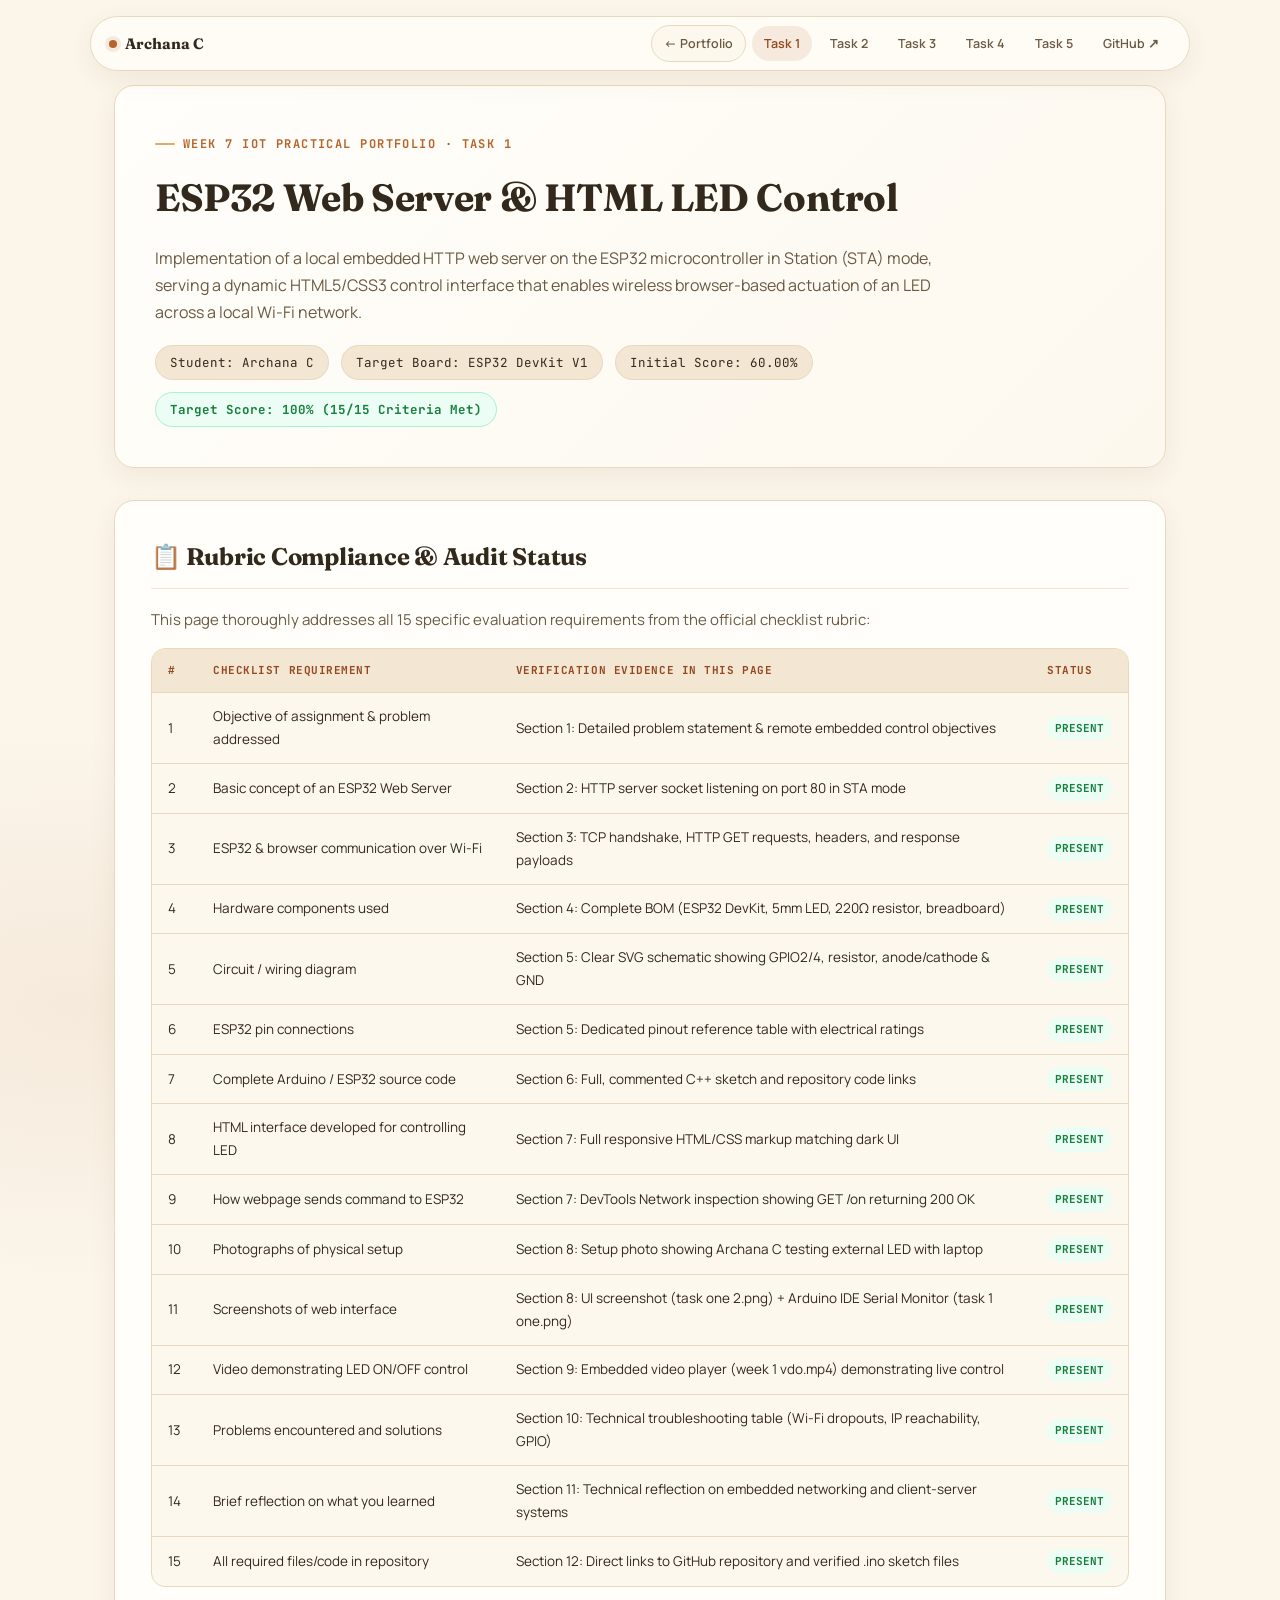
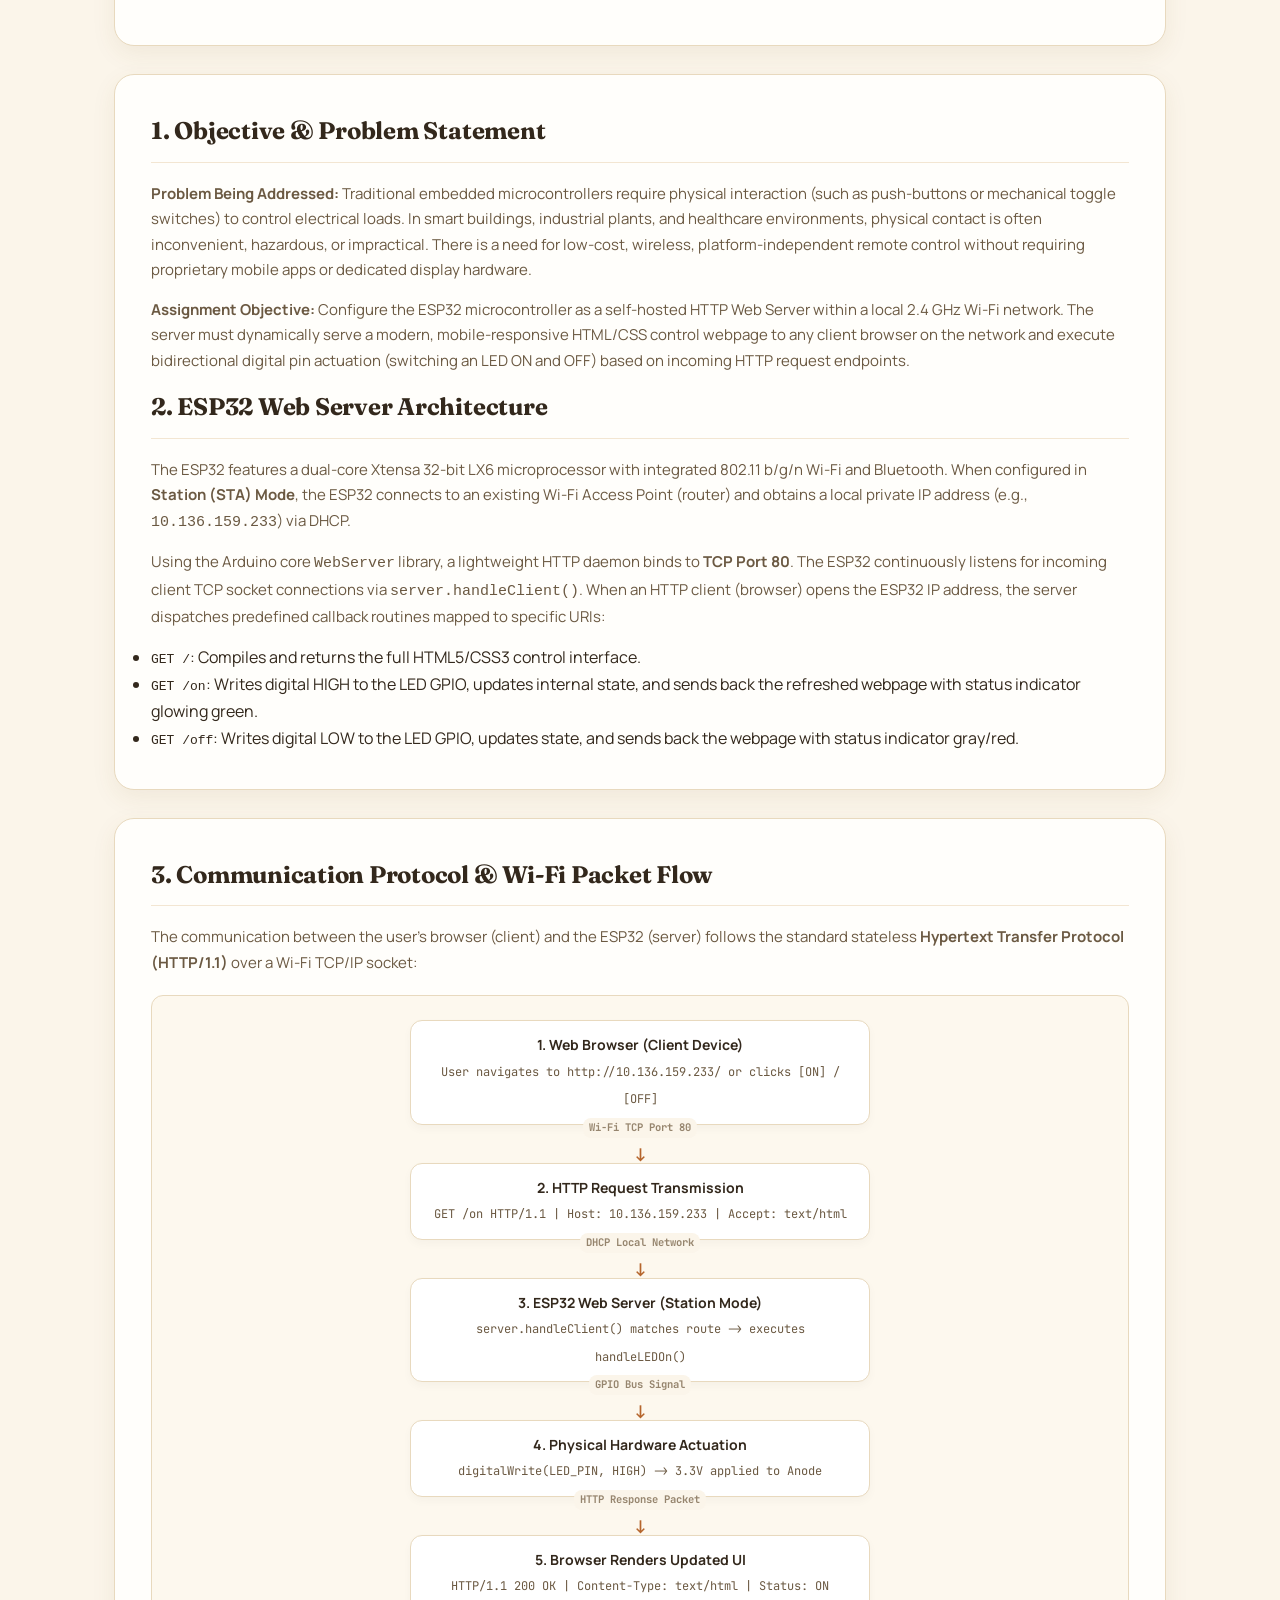
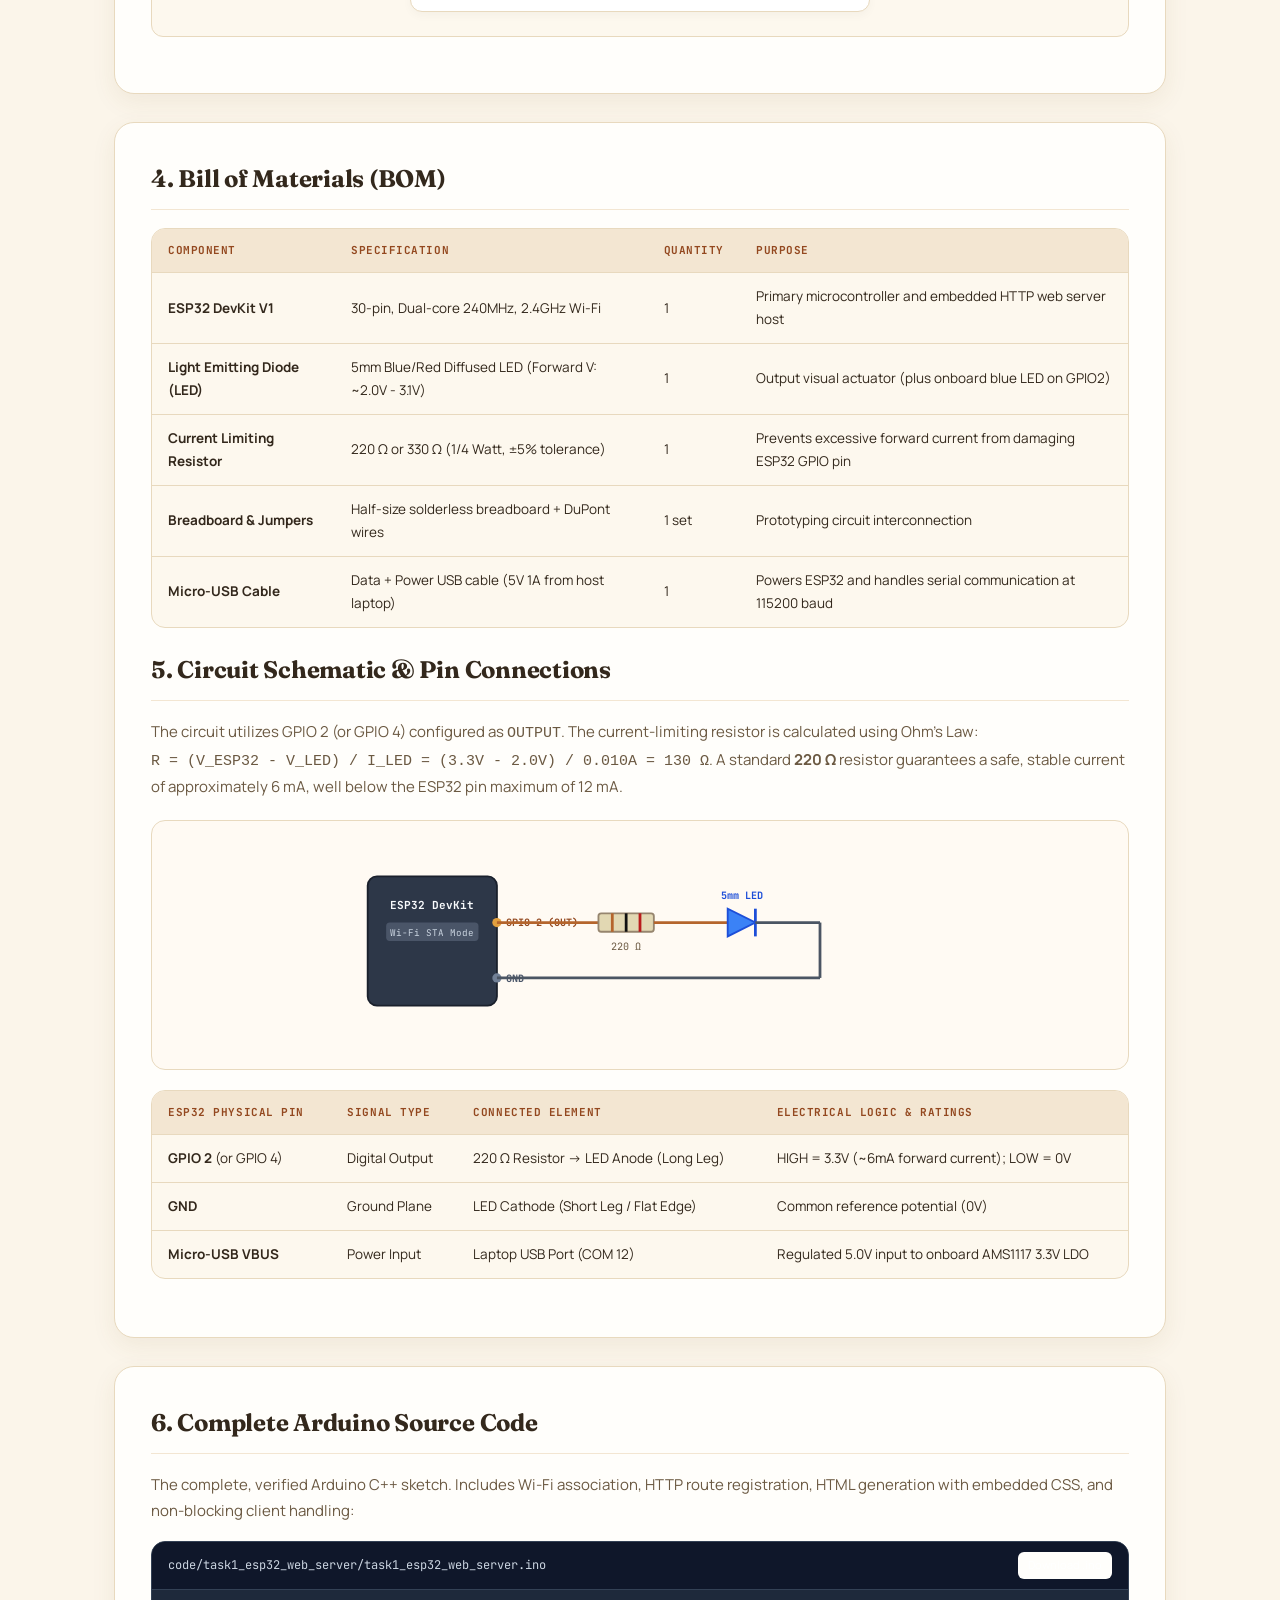
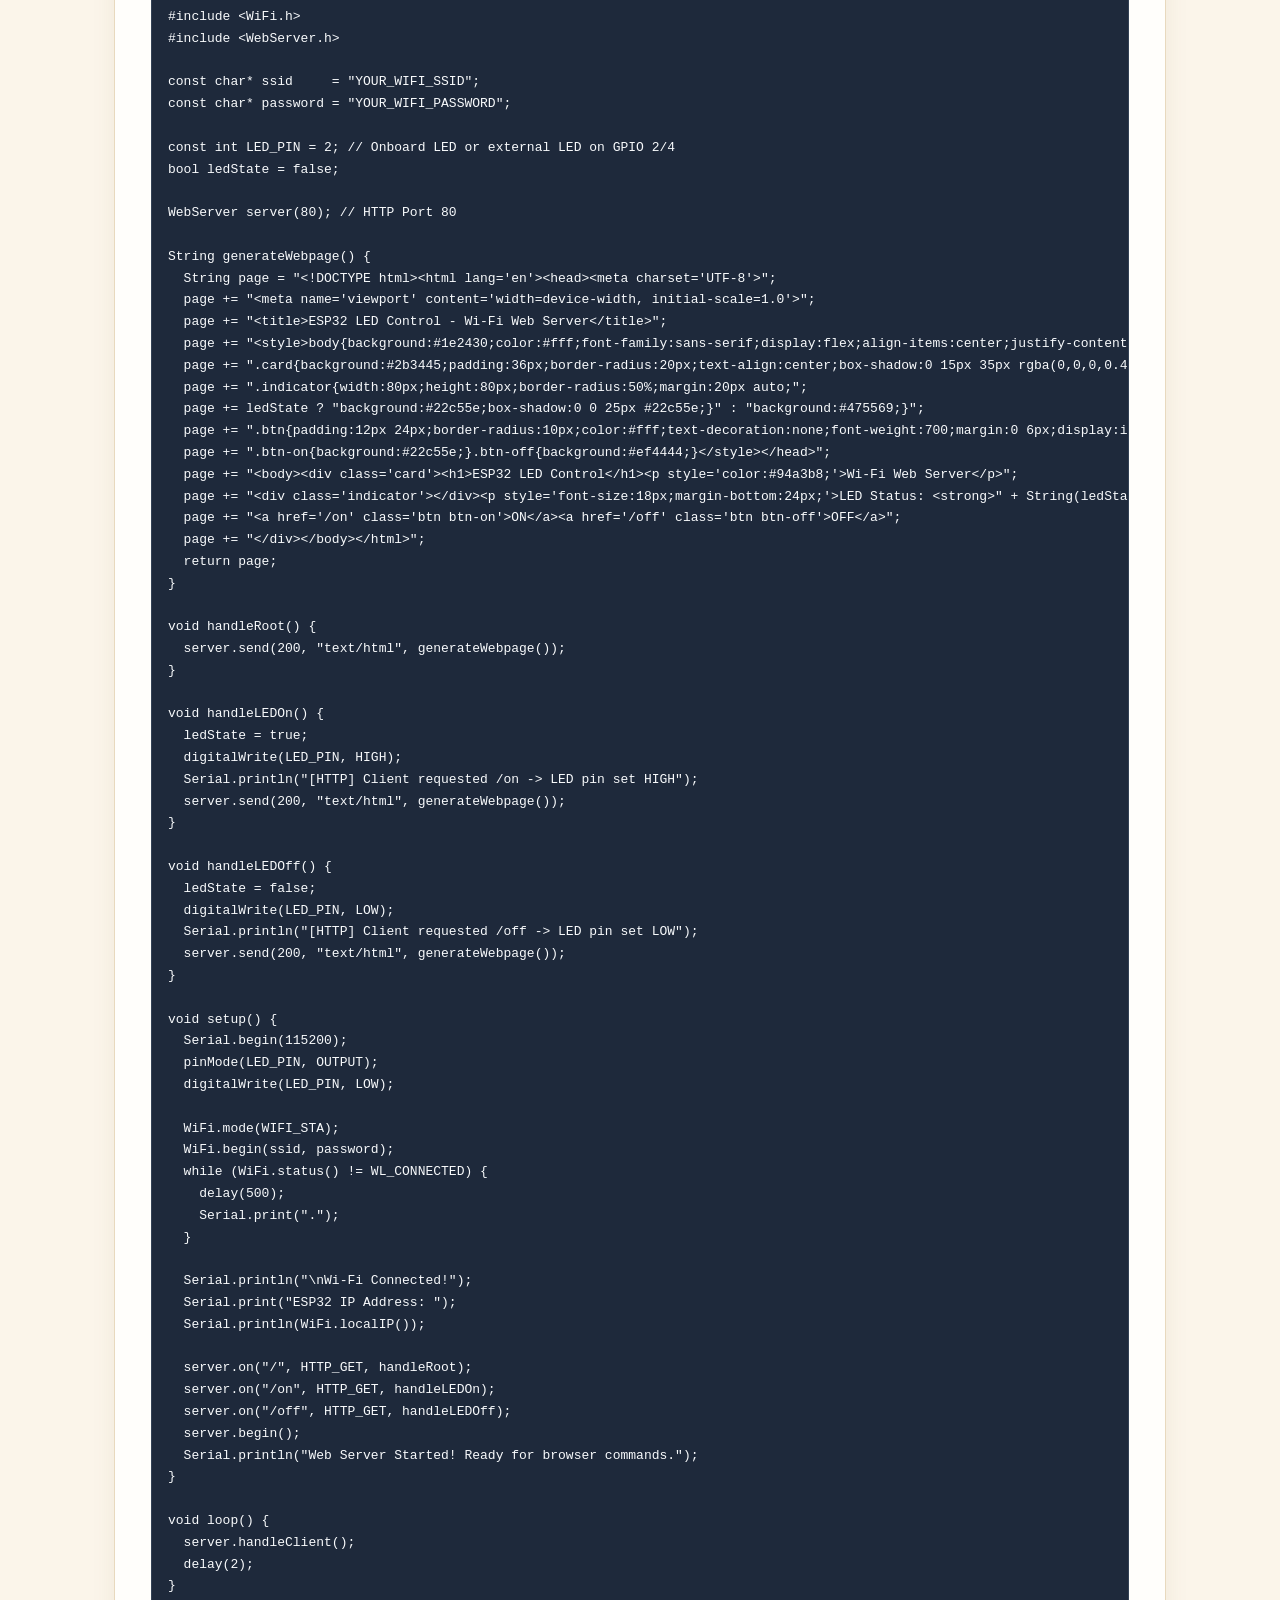
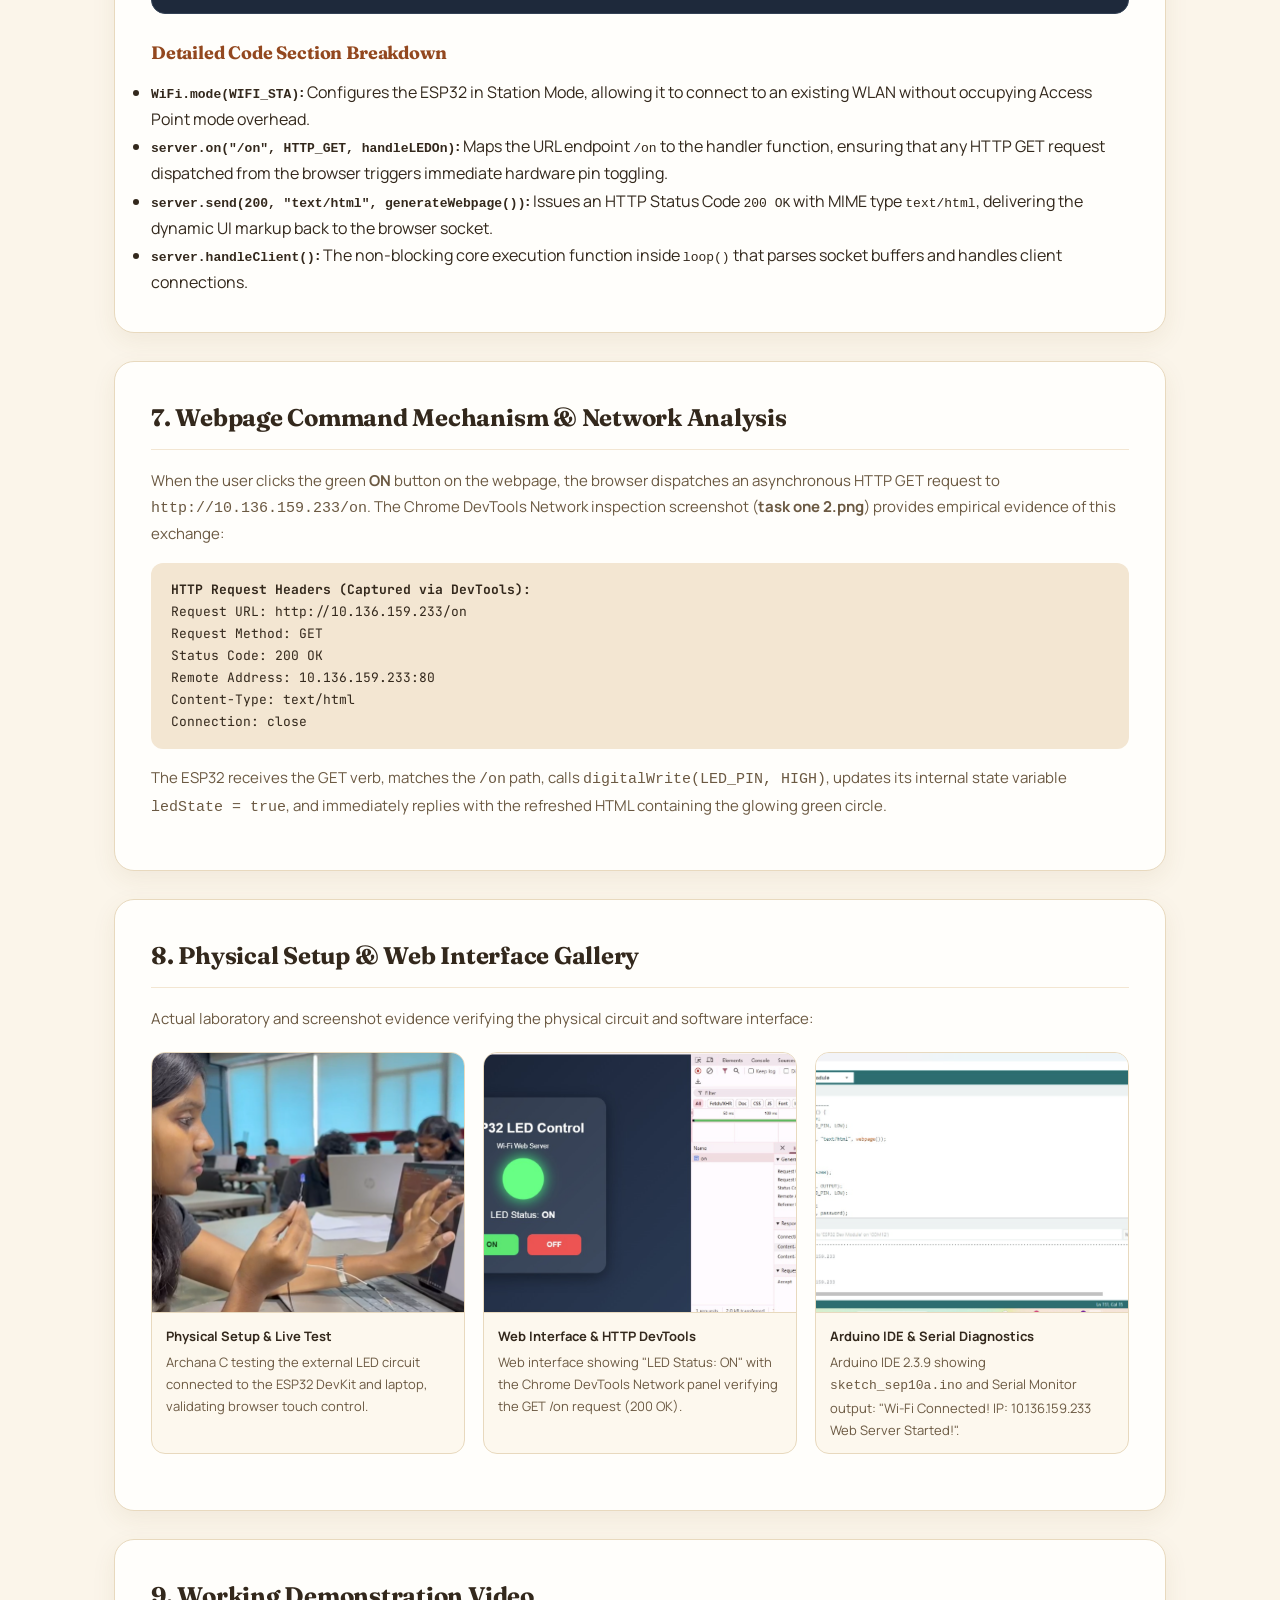
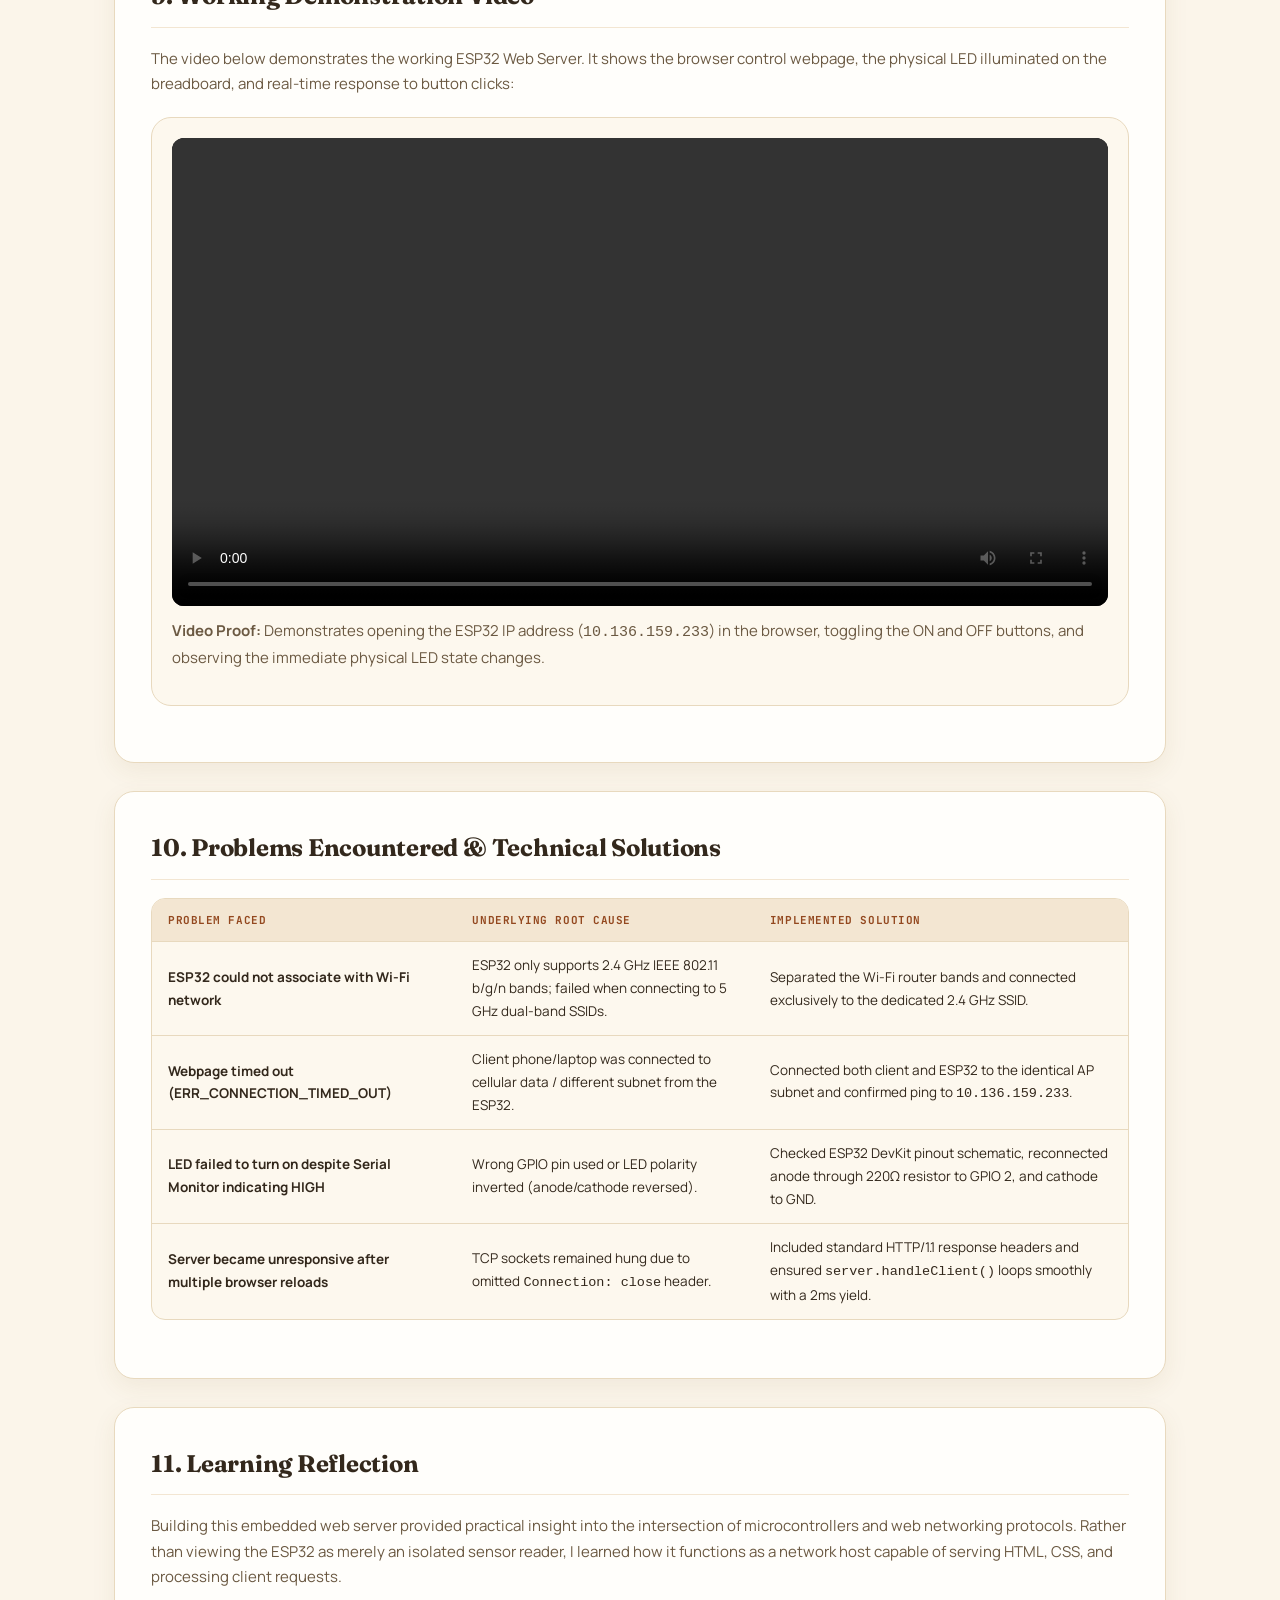
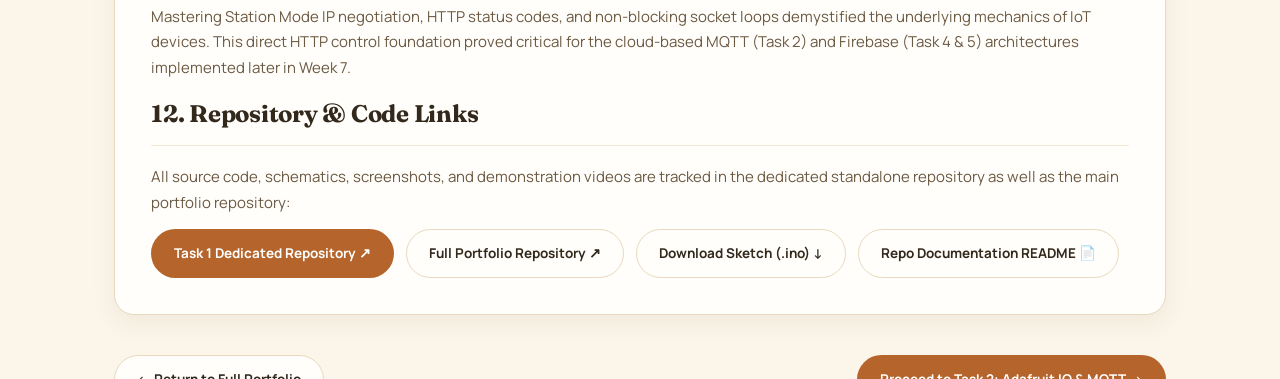
==== commit dbab5221: "Add standalone ESP32-Web-Server-LED-Control repository structure, diagrams, and task links" ====
--- a/week7-task1.html
+++ b/week7-task1.html
@@ -704,11 +704,12 @@
       </p>
 
       <h2>12. Repository &amp; Code Links</h2>
-      <p>All source code, schematics, and project documentation are tracked in the GitHub repository:</p>
+      <p>All source code, schematics, screenshots, and demonstration videos are tracked in the dedicated standalone repository as well as the main portfolio repository:</p>
       <div style="display:flex; gap:12px; flex-wrap:wrap; margin-top:14px;">
-        <a href="https://github.com/archin123/portfolio" target="_blank" rel="noopener" class="btn btn-primary">View GitHub Repository ↗</a>
-        <a href="code/task1_esp32_web_server/task1_esp32_web_server.ino" download class="btn btn-ghost">Download Sketch (.ino) ↓</a>
-        <a href="code/README.md" class="btn btn-ghost">Code Directory README 📄</a>
+        <a href="https://github.com/archin123/ESP32-Web-Server-LED-Control" target="_blank" rel="noopener" class="btn btn-primary">Task 1 Dedicated Repository ↗</a>
+        <a href="https://github.com/archin123/portfolio" target="_blank" rel="noopener" class="btn btn-ghost">Full Portfolio Repository ↗</a>
+        <a href="ESP32-Web-Server-LED-Control/src/esp32_webserver_led.ino" download class="btn btn-ghost">Download Sketch (.ino) ↓</a>
+        <a href="ESP32-Web-Server-LED-Control/README.md" target="_blank" class="btn btn-ghost">Repo Documentation README 📄</a>
       </div>
     </section>
 
